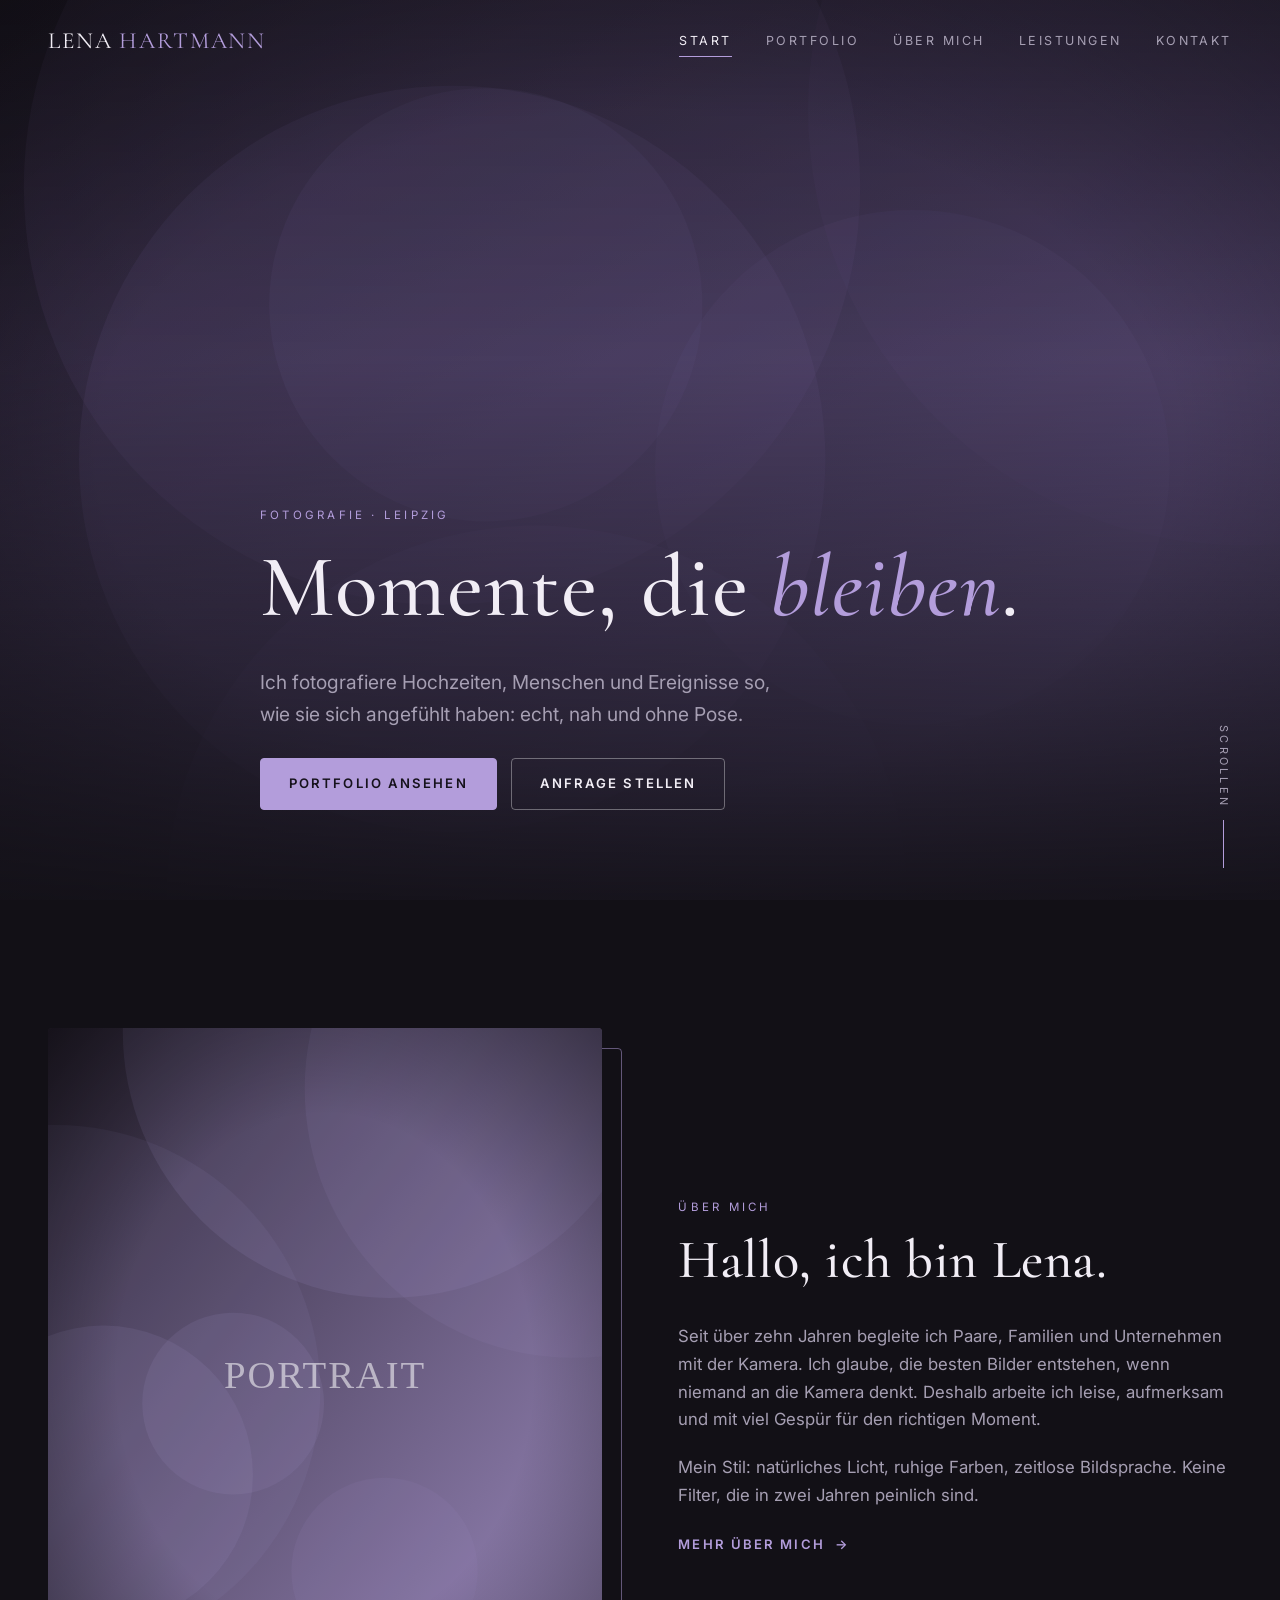
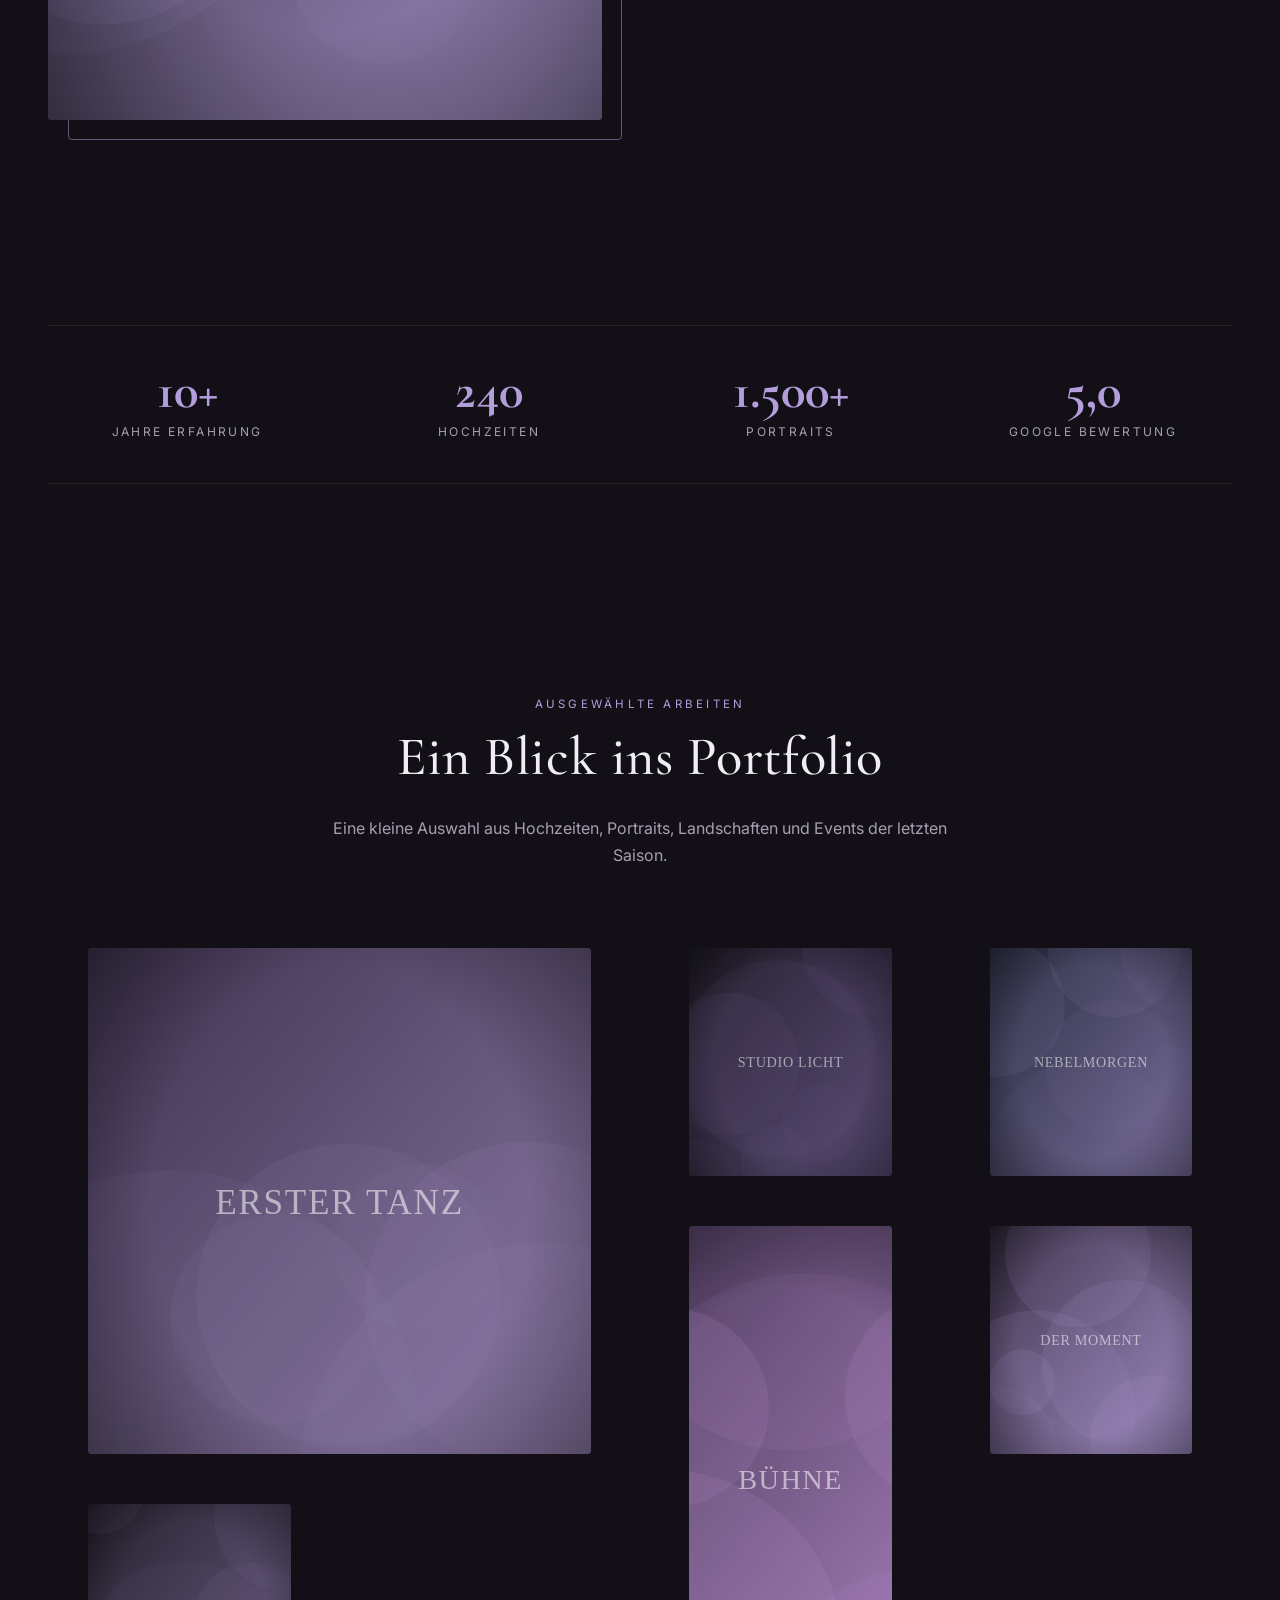
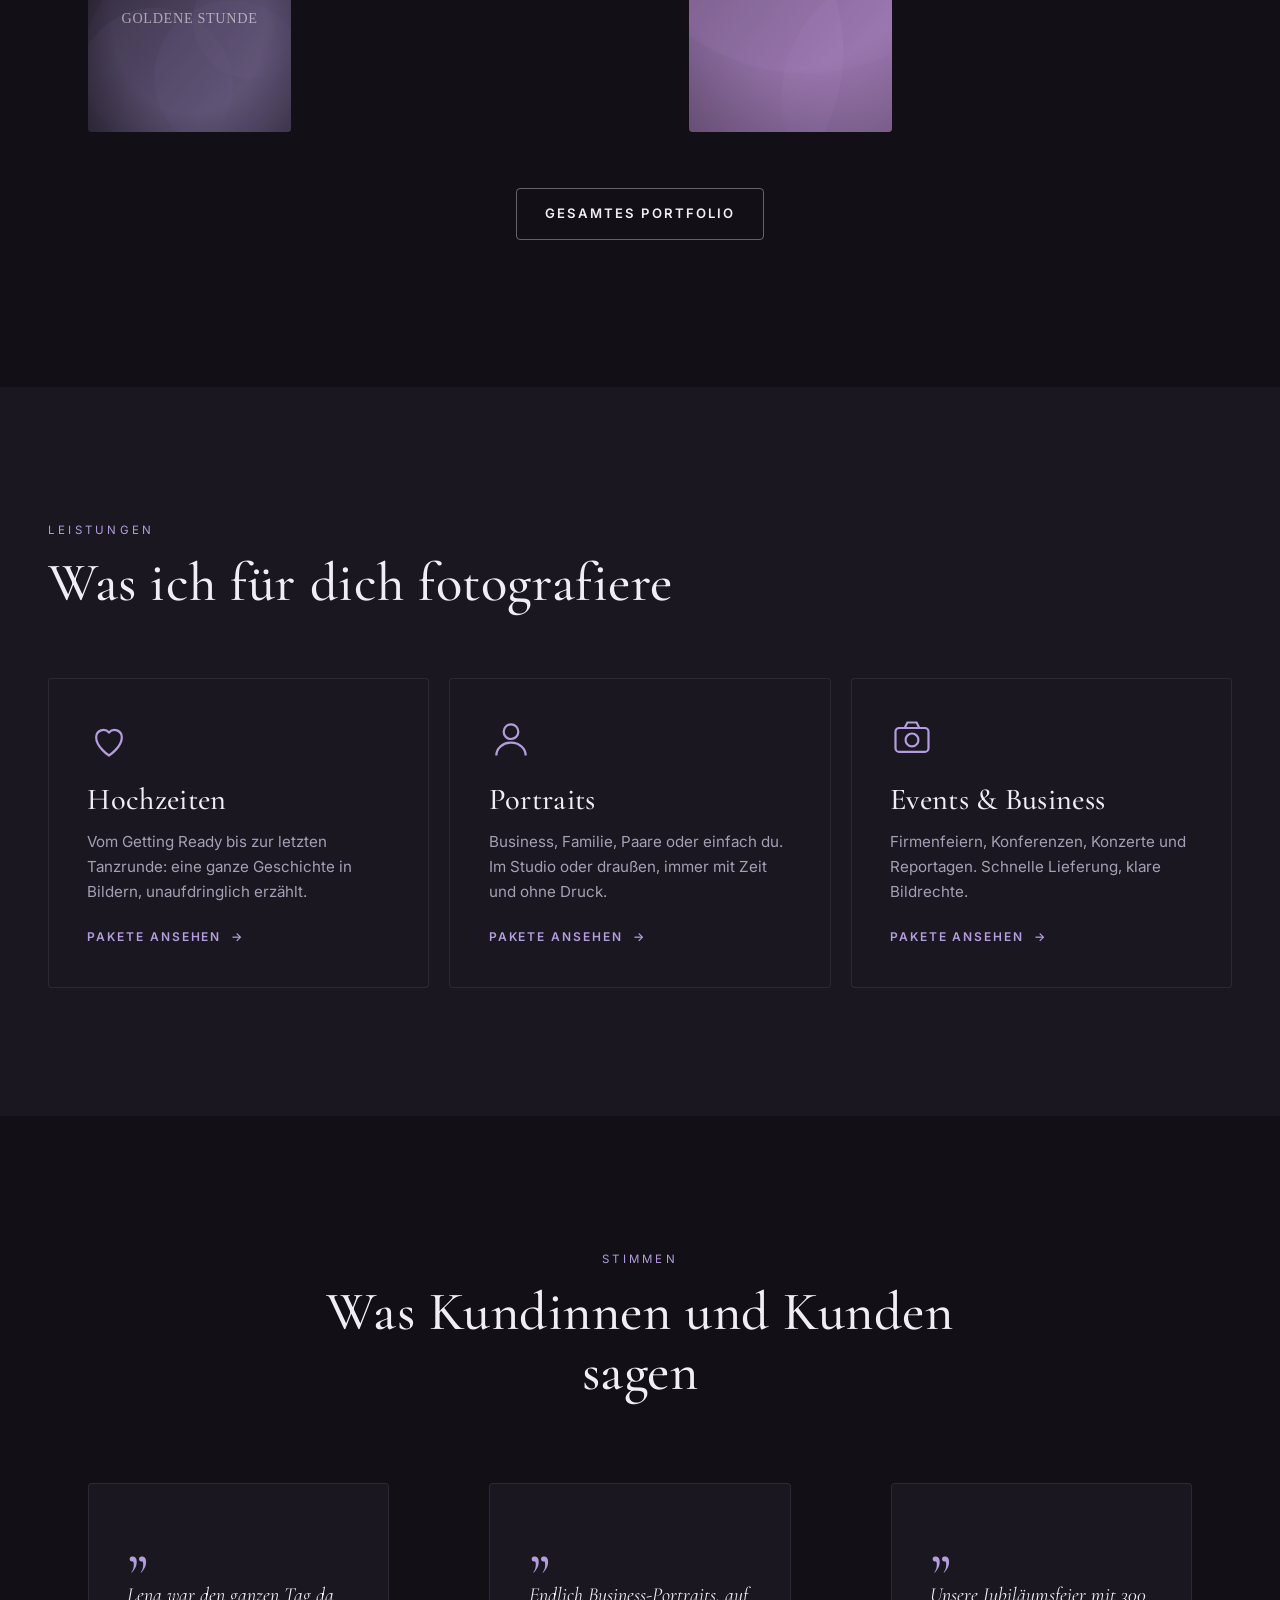
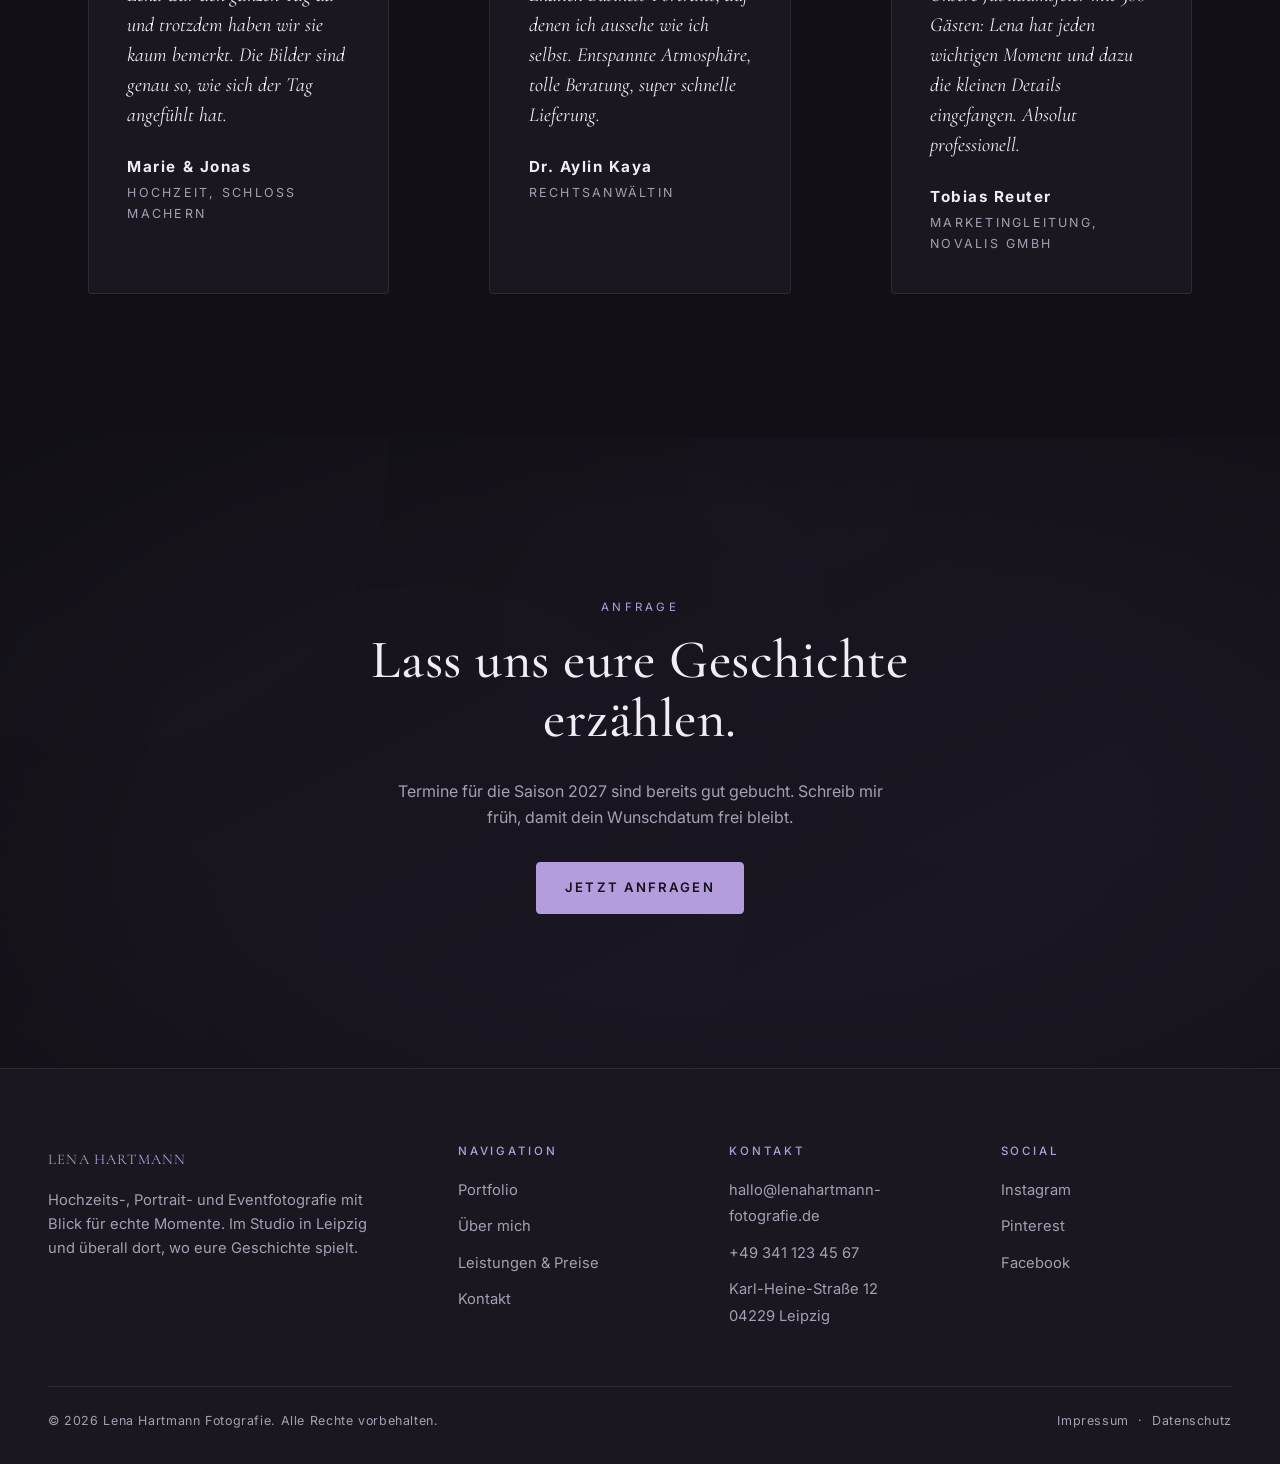
==== index.html @ 36af648e "Fotografen-Website mit Portfolio, Leistungen und Kontakt erstellen Statische, responsive Website in " ====
<!DOCTYPE html>
<html lang="de">
<head>
  <meta charset="UTF-8">
  <meta name="viewport" content="width=device-width, initial-scale=1.0">
  <title>Fotografin in Leipzig – Lena Hartmann Fotografie</title>
  <meta name="description" content="Lena Hartmann – Hochzeits-, Portrait- und Eventfotografie in Leipzig und deutschlandweit. Ehrliche Bilder, die bleiben.">
  <meta property="og:title" content="Fotografin in Leipzig – Lena Hartmann Fotografie">
  <meta property="og:description" content="Lena Hartmann – Hochzeits-, Portrait- und Eventfotografie in Leipzig und deutschlandweit. Ehrliche Bilder, die bleiben.">
  <meta property="og:type" content="website">
  <meta property="og:image" content="assets/img/hero.svg">
  <meta name="theme-color" content="#121016">
  <link rel="icon" type="image/svg+xml" href="assets/img/favicon.svg">
  <link rel="preconnect" href="https://fonts.googleapis.com">
  <link rel="preconnect" href="https://fonts.gstatic.com" crossorigin>
  <link href="https://fonts.googleapis.com/css2?family=Cormorant+Garamond:ital,wght@0,400;0,500;0,600;1,400&family=Inter:wght@400;500;600&display=swap" rel="stylesheet">
  <link rel="stylesheet" href="css/style.css">
</head>
<body>
  <a class="skip-link" href="#main">Zum Inhalt springen</a>
  <header class="site-header">
    <div class="container">
      <a class="brand" href="index.html">Lena <span>Hartmann</span></a>
      <button class="nav-toggle" aria-label="Menü öffnen" aria-expanded="false" aria-controls="nav"><span></span><span></span><span></span></button>
      <nav class="nav" id="nav" aria-label="Hauptnavigation">
        <a href="index.html">Start</a>
        <a href="portfolio.html">Portfolio</a>
        <a href="ueber-mich.html">Über mich</a>
        <a href="leistungen.html">Leistungen</a>
        <a href="kontakt.html">Kontakt</a>
      </nav>
    </div>
  </header>
  <main id="main">

    <section class="hero">
      <div class="hero__media"><img src="assets/img/hero.svg" alt="Stimmungsvolles Hochzeitsfoto bei Abendlicht" fetchpriority="high"></div>
      <div class="container hero__content">
        <span class="eyebrow">Fotografie · Leipzig</span>
        <h1>Momente, die <em>bleiben</em>.</h1>
        <p>Ich fotografiere Hochzeiten, Menschen und Ereignisse so, wie sie sich angefühlt haben: echt, nah und ohne Pose.</p>
        <div class="hero__actions">
          <a class="btn" href="portfolio.html">Portfolio ansehen</a>
          <a class="btn btn--ghost" href="kontakt.html">Anfrage stellen</a>
        </div>
      </div>
      <span class="hero__scroll" aria-hidden="true">Scrollen</span>
    </section>

    <section class="section">
      <div class="container split">
        <div class="split__media reveal">
          <img src="assets/img/about.svg" alt="Fotografin Lena Hartmann mit Kamera" loading="lazy" width="1200" height="1500">
        </div>
        <div class="split__text reveal">
          <span class="eyebrow">Über mich</span>
          <h2>Hallo, ich bin Lena.</h2>
          <p>Seit über zehn Jahren begleite ich Paare, Familien und Unternehmen mit der Kamera. Ich glaube, die besten Bilder entstehen, wenn niemand an die Kamera denkt. Deshalb arbeite ich leise, aufmerksam und mit viel Gespür für den richtigen Moment.</p>
          <p>Mein Stil: natürliches Licht, ruhige Farben, zeitlose Bildsprache. Keine Filter, die in zwei Jahren peinlich sind.</p>
          <a class="btn btn--link" href="ueber-mich.html">Mehr über mich</a>
        </div>
      </div>
    </section>

    <section class="section--tight">
      <div class="container">
        <div class="stats reveal">
          <div class="stat"><strong>10+</strong><span>Jahre Erfahrung</span></div>
          <div class="stat"><strong>240</strong><span>Hochzeiten</span></div>
          <div class="stat"><strong>1.500+</strong><span>Portraits</span></div>
          <div class="stat"><strong>5,0</strong><span>Google Bewertung</span></div>
        </div>
      </div>
    </section>

    <section class="section">
      <div class="container">
        <div class="section-head section-head--center reveal">
          <span class="eyebrow">Ausgewählte Arbeiten</span>
          <h2>Ein Blick ins Portfolio</h2>
          <p class="muted">Eine kleine Auswahl aus Hochzeiten, Portraits, Landschaften und Events der letzten Saison.</p>
        </div>
        <div class="gallery gallery--home">
        <figure class="gallery__item reveal" data-cat="hochzeit">
          <img src="assets/img/portfolio/hochzeit-01.svg" alt="Erster Tanz – Hochzeitfotografie von Lena Hartmann" loading="lazy" width="1200" height="1500">
          <figcaption><span>Hochzeit</span><strong>Erster Tanz</strong></figcaption>
        </figure>
        <figure class="gallery__item reveal" data-cat="portrait">
          <img src="assets/img/portfolio/portrait-01.svg" alt="Studio Licht – Portraitfotografie von Lena Hartmann" loading="lazy" width="1200" height="1500">
          <figcaption><span>Portrait</span><strong>Studio Licht</strong></figcaption>
        </figure>
        <figure class="gallery__item reveal" data-cat="landschaft">
          <img src="assets/img/portfolio/landschaft-01.svg" alt="Nebelmorgen – Landschaftfotografie von Lena Hartmann" loading="lazy" width="1200" height="1500">
          <figcaption><span>Landschaft</span><strong>Nebelmorgen</strong></figcaption>
        </figure>
        <figure class="gallery__item reveal" data-cat="event">
          <img src="assets/img/portfolio/event-01.svg" alt="Bühne – Eventfotografie von Lena Hartmann" loading="lazy" width="1200" height="1500">
          <figcaption><span>Event</span><strong>Bühne</strong></figcaption>
        </figure>
        <figure class="gallery__item reveal" data-cat="hochzeit">
          <img src="assets/img/portfolio/hochzeit-02.svg" alt="Der Moment – Hochzeitfotografie von Lena Hartmann" loading="lazy" width="1200" height="1500">
          <figcaption><span>Hochzeit</span><strong>Der Moment</strong></figcaption>
        </figure>
        <figure class="gallery__item reveal" data-cat="portrait">
          <img src="assets/img/portfolio/portrait-02.svg" alt="Goldene Stunde – Portraitfotografie von Lena Hartmann" loading="lazy" width="1200" height="1500">
          <figcaption><span>Portrait</span><strong>Goldene Stunde</strong></figcaption>
        </figure>
        </div>
        <p style="text-align:center;margin-top:40px"><a class="btn btn--ghost" href="portfolio.html">Gesamtes Portfolio</a></p>
      </div>
    </section>

    <section class="section" style="background:var(--bg-elev)">
      <div class="container">
        <div class="section-head reveal">
          <span class="eyebrow">Leistungen</span>
          <h2>Was ich für dich fotografiere</h2>
        </div>
        <div class="cards">
          <article class="card reveal">
            <div class="card__icon"><svg viewBox="0 0 24 24"><path d="M12 21s-7-4.5-7-10a4 4 0 0 1 7-2.6A4 4 0 0 1 19 11c0 5.5-7 10-7 10z"/></svg></div>
            <h3>Hochzeiten</h3>
            <p>Vom Getting Ready bis zur letzten Tanzrunde: eine ganze Geschichte in Bildern, unaufdringlich erzählt.</p>
            <a class="btn btn--link" href="leistungen.html#hochzeit">Pakete ansehen</a>
          </article>
          <article class="card reveal">
            <div class="card__icon"><svg viewBox="0 0 24 24"><circle cx="12" cy="8" r="4"/><path d="M4 21c0-4 3.6-7 8-7s8 3 8 7"/></svg></div>
            <h3>Portraits</h3>
            <p>Business, Familie, Paare oder einfach du. Im Studio oder draußen, immer mit Zeit und ohne Druck.</p>
            <a class="btn btn--link" href="leistungen.html#portrait">Pakete ansehen</a>
          </article>
          <article class="card reveal">
            <div class="card__icon"><svg viewBox="0 0 24 24"><rect x="3" y="6" width="18" height="13" rx="2"/><path d="M8 6l1.5-3h5L16 6"/><circle cx="12" cy="12.5" r="3.5"/></svg></div>
            <h3>Events &amp; Business</h3>
            <p>Firmenfeiern, Konferenzen, Konzerte und Reportagen. Schnelle Lieferung, klare Bildrechte.</p>
            <a class="btn btn--link" href="leistungen.html#event">Pakete ansehen</a>
          </article>
        </div>
      </div>
    </section>

    <section class="section">
      <div class="container">
        <div class="section-head section-head--center reveal">
          <span class="eyebrow">Stimmen</span>
          <h2>Was Kundinnen und Kunden sagen</h2>
        </div>
        <div class="testimonials">
          <blockquote class="quote reveal">
            <div class="quote__mark">„</div>
            <p>Lena war den ganzen Tag da und trotzdem haben wir sie kaum bemerkt. Die Bilder sind genau so, wie sich der Tag angefühlt hat.</p>
            <footer><strong>Marie &amp; Jonas</strong>Hochzeit, Schloss Machern</footer>
          </blockquote>
          <blockquote class="quote reveal">
            <div class="quote__mark">„</div>
            <p>Endlich Business-Portraits, auf denen ich aussehe wie ich selbst. Entspannte Atmosphäre, tolle Beratung, super schnelle Lieferung.</p>
            <footer><strong>Dr. Aylin Kaya</strong>Rechtsanwältin</footer>
          </blockquote>
          <blockquote class="quote reveal">
            <div class="quote__mark">„</div>
            <p>Unsere Jubiläumsfeier mit 300 Gästen: Lena hat jeden wichtigen Moment und dazu die kleinen Details eingefangen. Absolut professionell.</p>
            <footer><strong>Tobias Reuter</strong>Marketingleitung, Novalis GmbH</footer>
          </blockquote>
        </div>
      </div>
    </section>

    <section class="cta">
      <div class="cta__bg"><img src="assets/img/cta.svg" alt="" aria-hidden="true"></div>
      <div class="container reveal">
        <span class="eyebrow">Anfrage</span>
        <h2>Lass uns eure Geschichte erzählen.</h2>
        <p>Termine für die Saison 2027 sind bereits gut gebucht. Schreib mir früh, damit dein Wunschdatum frei bleibt.</p>
        <a class="btn" href="kontakt.html">Jetzt anfragen</a>
      </div>
    </section>
  <div class="lightbox" role="dialog" aria-modal="true" aria-label="Bildansicht" aria-hidden="true">
    <span class="lightbox__counter"></span>
    <button class="lightbox__btn lightbox__close" aria-label="Schließen"><svg viewBox="0 0 24 24"><path d="M6 6l12 12M18 6L6 18"/></svg></button>
    <button class="lightbox__btn lightbox__prev" aria-label="Vorheriges Bild"><svg viewBox="0 0 24 24"><path d="M15 5l-7 7 7 7"/></svg></button>
    <img class="lightbox__img" src="" alt="">
    <button class="lightbox__btn lightbox__next" aria-label="Nächstes Bild"><svg viewBox="0 0 24 24"><path d="M9 5l7 7-7 7"/></svg></button>
    <div class="lightbox__caption"></div>
  </div>
  </main>
  <footer class="site-footer">
    <div class="container">
      <div class="footer-grid">
        <div>
          <a class="brand" href="index.html">Lena <span>Hartmann</span></a>
          <p style="margin-top:16px">Hochzeits-, Portrait- und Eventfotografie mit Blick für echte Momente. Im Studio in Leipzig und überall dort, wo eure Geschichte spielt.</p>
        </div>
        <div>
          <h4>Navigation</h4>
          <ul>
            <li><a href="portfolio.html">Portfolio</a></li>
            <li><a href="ueber-mich.html">Über mich</a></li>
            <li><a href="leistungen.html">Leistungen &amp; Preise</a></li>
            <li><a href="kontakt.html">Kontakt</a></li>
          </ul>
        </div>
        <div>
          <h4>Kontakt</h4>
          <ul>
            <li><a href="mailto:hallo@lenahartmann-fotografie.de">hallo@lenahartmann-fotografie.de</a></li>
            <li><a href="tel:+493411234567">+49 341 123 45 67</a></li>
            <li><a href="https://maps.google.com/?q=Karl-Heine-Straße+12,+04229+Leipzig" target="_blank" rel="noopener">Karl-Heine-Straße 12<br>04229 Leipzig</a></li>
          </ul>
        </div>
        <div>
          <h4>Social</h4>
          <ul>
            <li><a href="https://instagram.com" target="_blank" rel="noopener">Instagram</a></li>
            <li><a href="https://pinterest.com" target="_blank" rel="noopener">Pinterest</a></li>
            <li><a href="https://facebook.com" target="_blank" rel="noopener">Facebook</a></li>
          </ul>
        </div>
      </div>
      <div class="footer-bottom">
        <span>© <span data-year>2026</span> Lena Hartmann Fotografie. Alle Rechte vorbehalten.</span>
        <span><a href="impressum.html">Impressum</a> &nbsp;·&nbsp; <a href="datenschutz.html">Datenschutz</a></span>
      </div>
    </div>
  </footer>
  <script src="js/main.js"></script>
</body>
</html>
---- css/style.css ----
/* =========================================================
   Lena Hartmann Fotografie – Stylesheet
   ========================================================= */

:root {
  --bg: #121016;
  --bg-elev: #1a1720;
  --bg-soft: #221e2a;
  --text: #f1edf5;
  --text-muted: #a69fb3;
  --accent: #b39ddb;
  --accent-hover: #c7b5e8;
  --accent-soft: rgba(179, 157, 219, 0.14);
  --line: rgba(255, 255, 255, 0.08);
  --radius: 4px;
  --max: 1200px;
  --gutter: clamp(16px, 4vw, 48px);
  --font-serif: "Cormorant Garamond", "Georgia", serif;
  --font-sans: "Inter", system-ui, -apple-system, "Segoe UI", sans-serif;
  --ease: cubic-bezier(0.22, 1, 0.36, 1);
}

*, *::before, *::after { box-sizing: border-box; }

html { scroll-behavior: smooth; overflow-x: clip; -webkit-text-size-adjust: 100%; }

body {
  margin: 0;
  background: var(--bg);
  color: var(--text);
  font-family: var(--font-sans);
  font-size: 16px;
  line-height: 1.65;
  -webkit-font-smoothing: antialiased;
  overflow-x: hidden;
}

img { display: block; max-width: 100%; height: auto; }
a { color: inherit; text-decoration: none; }
button { font: inherit; cursor: pointer; }
h1, h2, h3, h4 { font-family: var(--font-serif); font-weight: 500; line-height: 1.1; margin: 0 0 0.5em; letter-spacing: 0.01em; }
h1 { font-size: clamp(2.6rem, 7vw, 5.5rem); }
h2 { font-size: clamp(2rem, 4.5vw, 3.4rem); }
h3 { font-size: clamp(1.4rem, 2.5vw, 1.9rem); }
p { margin: 0 0 1.2em; }
.muted { color: var(--text-muted); }

.container { width: min(100% - 2 * var(--gutter), var(--max)); margin-inline: auto; }
.section { padding: clamp(64px, 10vw, 128px) 0; }
.section--tight { padding: clamp(40px, 6vw, 80px) 0; }
.section-head { max-width: 640px; margin-bottom: clamp(32px, 5vw, 64px); }
.section-head--center { margin-inline: auto; text-align: center; }

.eyebrow {
  display: inline-block;
  font-size: 0.72rem;
  letter-spacing: 0.28em;
  text-transform: uppercase;
  color: var(--accent);
  margin-bottom: 14px;
}

/* ---------- Buttons ---------- */
.btn {
  display: inline-flex; align-items: center; gap: 10px;
  padding: 14px 28px;
  border: 1px solid var(--accent);
  border-radius: var(--radius);
  background: var(--accent);
  color: #16121c;
  font-size: 0.82rem; font-weight: 600;
  letter-spacing: 0.16em; text-transform: uppercase;
  transition: background .3s var(--ease), color .3s var(--ease), transform .3s var(--ease);
}
.btn:hover { background: var(--accent-hover); border-color: var(--accent-hover); transform: translateY(-2px); }
.btn--ghost { background: transparent; color: var(--text); border-color: rgba(255,255,255,0.35); }
.btn--ghost:hover { background: rgba(255,255,255,0.08); border-color: var(--text); }
.btn--link { padding: 0; border: 0; background: none; color: var(--accent); letter-spacing: 0.16em; }
.btn--link:hover { transform: none; color: var(--accent-hover); }
.btn--link::after { content: "→"; transition: transform .3s var(--ease); }
.btn--link:hover::after { transform: translateX(4px); }

/* ---------- Header ---------- */
.site-header {
  position: fixed; inset: 0 0 auto; z-index: 100;
  padding: 22px 0;
  transition: background .4s var(--ease), padding .4s var(--ease), box-shadow .4s var(--ease);
}
.site-header.is-scrolled {
  background: rgba(18, 16, 22, 0.85);
  backdrop-filter: blur(14px);
  -webkit-backdrop-filter: blur(14px);
  padding: 14px 0;
  box-shadow: 0 1px 0 var(--line);
}
.site-header .container { display: flex; align-items: center; justify-content: space-between; }
.brand { font-family: var(--font-serif); font-size: 1.45rem; letter-spacing: 0.08em; text-transform: uppercase; }
.brand span { color: var(--accent); }

.nav { display: flex; gap: 34px; align-items: center; }
.nav a {
  position: relative;
  font-size: 0.78rem; letter-spacing: 0.2em; text-transform: uppercase;
  color: var(--text-muted);
  transition: color .3s;
}
.nav a::after {
  content: ""; position: absolute; left: 0; bottom: -6px;
  width: 100%; height: 1px; background: var(--accent);
  transform: scaleX(0); transform-origin: left;
  transition: transform .3s var(--ease);
}
.nav a:hover, .nav a.is-active { color: var(--text); }
.nav a:hover::after, .nav a.is-active::after { transform: scaleX(1); }

.nav-toggle {
  display: none;
  width: 44px; height: 44px;
  background: none; border: 0; padding: 0;
  position: relative; z-index: 110;
}
.nav-toggle span {
  position: absolute; left: 10px; width: 24px; height: 1.5px;
  background: var(--text);
  transition: transform .35s var(--ease), opacity .3s, top .35s var(--ease);
}
.nav-toggle span:nth-child(1) { top: 15px; }
.nav-toggle span:nth-child(2) { top: 21px; }
.nav-toggle span:nth-child(3) { top: 27px; }
.nav-toggle[aria-expanded="true"] span:nth-child(1) { top: 21px; transform: rotate(45deg); }
.nav-toggle[aria-expanded="true"] span:nth-child(2) { opacity: 0; }
.nav-toggle[aria-expanded="true"] span:nth-child(3) { top: 21px; transform: rotate(-45deg); }

@media (max-width: 860px) {
  .nav-toggle { display: block; }
  .nav {
    position: fixed; inset: 0;
    flex-direction: column; justify-content: center;
    gap: 28px;
    background: rgba(18,16,22,0.97);
    transform: translateY(-100%);
    opacity: 0;
    transition: transform .5s var(--ease), opacity .4s;
  }
  .nav.is-open { transform: translateY(0); opacity: 1; }
  .nav a { font-size: 1.1rem; letter-spacing: 0.24em; }
  body.nav-locked { overflow: hidden; }
}

/* ---------- Hero ---------- */
.hero {
  position: relative;
  min-height: 100svh;
  display: grid; place-items: end start;
  padding-bottom: clamp(56px, 10vh, 120px);
  overflow: hidden;
}
.hero__media { position: absolute; inset: 0; z-index: 0; }
.hero__media img { width: 100%; height: 100%; object-fit: cover; transform: scale(1.06); animation: heroZoom 12s var(--ease) forwards; }
@keyframes heroZoom { to { transform: scale(1); } }
.hero__media::after {
  content: ""; position: absolute; inset: 0;
  background: linear-gradient(180deg, rgba(18,16,22,0.35) 0%, rgba(18,16,22,0.15) 40%, rgba(18,16,22,0.92) 100%);
}
.hero__content { position: relative; z-index: 1; max-width: 760px; }
.hero__content h1 { margin-bottom: 0.35em; }
.hero__content h1 em { font-style: italic; color: var(--accent); }
.hero__content p { font-size: clamp(1rem, 1.6vw, 1.2rem); color: var(--text-muted); max-width: 520px; }
.hero__actions { display: flex; flex-wrap: wrap; gap: 14px; margin-top: 28px; }
.hero__scroll {
  position: absolute; right: var(--gutter); bottom: 32px; z-index: 1;
  font-size: 0.68rem; letter-spacing: 0.3em; text-transform: uppercase; color: var(--text-muted);
  writing-mode: vertical-rl; display: flex; align-items: center; gap: 12px;
}
.hero__scroll::after { content: ""; width: 1px; height: 48px; background: var(--accent); animation: scrollPulse 2s infinite; }
@keyframes scrollPulse { 0%,100% { transform: scaleY(1); opacity: .6 } 50% { transform: scaleY(0.4); opacity: 1 } }

/* Page hero (subpages) */
.page-hero {
  padding: clamp(140px, 22vh, 220px) 0 clamp(40px, 6vw, 72px);
  border-bottom: 1px solid var(--line);
}
.page-hero p { max-width: 620px; color: var(--text-muted); font-size: 1.05rem; }

/* ---------- Intro / Split ---------- */
.split { display: grid; grid-template-columns: 1fr 1fr; gap: clamp(32px, 6vw, 96px); align-items: center; }
.split--reverse > :first-child { order: 2; }
.split__media { position: relative; }
.split__media img { width: 100%; aspect-ratio: 4 / 5; object-fit: cover; border-radius: var(--radius); }
.split__media::before {
  content: ""; position: absolute; inset: 20px -20px -20px 20px;
  border: 1px solid var(--accent); border-radius: var(--radius); z-index: -1; opacity: .5;
}
.split__text h2 { margin-bottom: 0.6em; }
.split__text p { color: var(--text-muted); font-size: 1.05rem; }
@media (max-width: 860px) {
  .split { grid-template-columns: 1fr; }
  .split--reverse > :first-child { order: 0; }
  .split__media::before { inset: 14px 0 -14px 14px; }
}

/* ---------- Stats ---------- */
.stats { display: grid; grid-template-columns: repeat(4, 1fr); gap: 24px; border-top: 1px solid var(--line); border-bottom: 1px solid var(--line); padding: 40px 0; }
.stat { text-align: center; }
.stat strong { display: block; font-family: var(--font-serif); font-size: clamp(2.2rem, 4vw, 3.2rem); color: var(--accent); line-height: 1; }
.stat span { font-size: 0.75rem; letter-spacing: 0.2em; text-transform: uppercase; color: var(--text-muted); }
@media (max-width: 700px) { .stats { grid-template-columns: repeat(2, 1fr); } }

/* ---------- Gallery ---------- */
.filter { display: flex; flex-wrap: wrap; gap: 8px 28px; justify-content: center; margin-bottom: clamp(32px, 5vw, 56px); }
.filter button {
  background: none; border: 0; padding: 8px 0;
  font-size: 0.76rem; letter-spacing: 0.22em; text-transform: uppercase;
  color: var(--text-muted); position: relative; transition: color .3s;
}
.filter button::after { content: ""; position: absolute; left: 0; right: 0; bottom: 0; height: 1px; background: var(--accent); transform: scaleX(0); transition: transform .3s var(--ease); }
.filter button:hover, .filter button.is-active { color: var(--text); }
.filter button.is-active::after { transform: scaleX(1); }

.gallery { display: grid; grid-template-columns: repeat(3, 1fr); gap: 18px; }
.gallery--home { grid-template-columns: repeat(4, 1fr); grid-auto-rows: 260px; }
.gallery--home .gallery__item:nth-child(1) { grid-column: span 2; grid-row: span 2; }
.gallery--home .gallery__item:nth-child(4) { grid-row: span 2; }
.gallery__item {
  position: relative; overflow: hidden; border-radius: var(--radius);
  background: var(--bg-soft); cursor: zoom-in;
  aspect-ratio: 4 / 5;
  transition: opacity .4s var(--ease), transform .4s var(--ease);
}
.gallery--home .gallery__item { aspect-ratio: auto; }
.gallery__item--wide { grid-column: span 2; aspect-ratio: 8 / 5; }
.gallery__item img { width: 100%; height: 100%; object-fit: cover; transition: transform .8s var(--ease), filter .5s; }
.gallery__item:hover img { transform: scale(1.05); }
.gallery__item figcaption {
  position: absolute; inset: auto 0 0; padding: 22px 20px;
  background: linear-gradient(180deg, transparent, rgba(0,0,0,0.75));
  transform: translateY(12px); opacity: 0;
  transition: transform .5s var(--ease), opacity .4s;
}
.gallery__item:hover figcaption { transform: translateY(0); opacity: 1; }
.gallery__item figcaption span { display: block; font-size: 0.68rem; letter-spacing: 0.22em; text-transform: uppercase; color: var(--accent); }
.gallery__item figcaption strong { font-family: var(--font-serif); font-weight: 500; font-size: 1.3rem; }
.gallery__item.is-hidden { display: none; }
@media (max-width: 960px) {
  .gallery { grid-template-columns: repeat(2, 1fr); }
  .gallery--home { grid-template-columns: repeat(2, 1fr); grid-auto-rows: 200px; }
  .gallery--home .gallery__item:nth-child(4) { grid-row: auto; }
}
@media (max-width: 560px) {
  .gallery { grid-template-columns: 1fr; gap: 14px; }
  .gallery__item--wide { grid-column: auto; aspect-ratio: 4 / 5; }
  .gallery--home { grid-template-columns: 1fr; grid-auto-rows: 240px; }
  .gallery--home .gallery__item:nth-child(1) { grid-column: auto; grid-row: span 2; }
}

/* ---------- Lightbox ---------- */
.lightbox {
  position: fixed; inset: 0; z-index: 200;
  background: rgba(12,10,15,0.96);
  display: flex; align-items: center; justify-content: center;
  opacity: 0; visibility: hidden;
  transition: opacity .35s, visibility .35s;
}
.lightbox.is-open { opacity: 1; visibility: visible; }
.lightbox__img { max-width: min(92vw, 1400px); max-height: 82vh; object-fit: contain; border-radius: var(--radius); box-shadow: 0 30px 80px rgba(0,0,0,.6); }
.lightbox__caption { position: absolute; bottom: 28px; left: 50%; transform: translateX(-50%); text-align: center; color: var(--text-muted); font-size: 0.85rem; letter-spacing: 0.06em; }
.lightbox__caption strong { display: block; font-family: var(--font-serif); font-size: 1.3rem; color: var(--text); font-weight: 500; }
.lightbox__btn {
  position: absolute; background: none; border: 0; color: var(--text);
  width: 56px; height: 56px; display: grid; place-items: center;
  border-radius: 50%; transition: background .3s;
}
.lightbox__btn:hover { background: rgba(255,255,255,.1); }
.lightbox__btn svg { width: 24px; height: 24px; stroke: currentColor; fill: none; stroke-width: 1.5; }
.lightbox__close { top: 18px; right: 18px; }
.lightbox__prev { left: 12px; top: 50%; transform: translateY(-50%); }
.lightbox__next { right: 12px; top: 50%; transform: translateY(-50%); }
.lightbox__counter { position: absolute; top: 34px; left: 32px; font-size: 0.75rem; letter-spacing: 0.2em; color: var(--text-muted); }
body.lightbox-open { overflow: hidden; }

/* ---------- Services ---------- */
.cards { display: grid; grid-template-columns: repeat(3, 1fr); gap: 20px; }
.card {
  background: var(--bg-elev); border: 1px solid var(--line); border-radius: var(--radius);
  padding: clamp(28px, 3vw, 40px);
  transition: transform .4s var(--ease), border-color .4s;
}
.card:hover { transform: translateY(-6px); border-color: rgba(179,157,219,0.5); }
.card__icon { width: 44px; height: 44px; color: var(--accent); margin-bottom: 22px; }
.card__icon svg { width: 100%; height: 100%; stroke: currentColor; fill: none; stroke-width: 1.2; }
.card h3 { margin-bottom: 0.4em; }
.card p { color: var(--text-muted); font-size: 0.95rem; }
.card .btn--link { font-size: 0.75rem; }
@media (max-width: 900px) { .cards { grid-template-columns: 1fr; } }

/* ---------- Pricing ---------- */
.pricing { display: grid; grid-template-columns: repeat(3, 1fr); gap: 20px; align-items: stretch; }
.price {
  background: var(--bg-elev); border: 1px solid var(--line); border-radius: var(--radius);
  padding: clamp(28px, 3vw, 40px); display: flex; flex-direction: column; position: relative;
}
.price--featured { border-color: var(--accent); background: linear-gradient(180deg, rgba(179,157,219,.08), var(--bg-elev)); }
.price__badge { position: absolute; top: -12px; left: 50%; transform: translateX(-50%); background: var(--accent); color: #16121c; font-size: .65rem; letter-spacing: .2em; text-transform: uppercase; padding: 5px 14px; border-radius: 20px; font-weight: 600; }
.price h3 { margin-bottom: .2em; }
.price__amount { font-family: var(--font-serif); font-size: 2.8rem; color: var(--accent); line-height: 1; margin: 12px 0 4px; }
.price__amount small { font-family: var(--font-sans); font-size: .8rem; color: var(--text-muted); letter-spacing: .05em; }
.price__sub { color: var(--text-muted); font-size: .9rem; margin-bottom: 24px; }
.price ul { list-style: none; padding: 0; margin: 0 0 28px; flex: 1; }
.price li { padding: 10px 0; border-top: 1px solid var(--line); font-size: .93rem; display: flex; gap: 12px; align-items: flex-start; }
.price li::before { content: "✓"; color: var(--accent); flex-shrink: 0; }
.price .btn { justify-content: center; }
@media (max-width: 900px) { .pricing { grid-template-columns: 1fr; } }

/* ---------- Process ---------- */
.steps { display: grid; grid-template-columns: repeat(4, 1fr); gap: 28px; counter-reset: step; }
.step { position: relative; padding-top: 24px; border-top: 1px solid var(--line); }
.step::before { counter-increment: step; content: "0" counter(step); font-family: var(--font-serif); font-size: 2.4rem; color: var(--accent); line-height: 1; display: block; margin-bottom: 14px; }
.step h3 { font-size: 1.35rem; }
.step p { color: var(--text-muted); font-size: .93rem; }
@media (max-width: 900px) { .steps { grid-template-columns: repeat(2, 1fr); } }
@media (max-width: 520px) { .steps { grid-template-columns: 1fr; } }

/* ---------- Testimonials ---------- */
.testimonials { display: grid; grid-template-columns: repeat(3, 1fr); gap: 20px; }
.quote { background: var(--bg-elev); border: 1px solid var(--line); border-radius: var(--radius); padding: clamp(28px, 3vw, 40px); }
.quote__mark { font-family: var(--font-serif); font-size: 4rem; line-height: .6; color: var(--accent); margin-bottom: 20px; }
.quote p { font-family: var(--font-serif); font-size: 1.25rem; line-height: 1.5; font-style: italic; }
.quote footer { font-size: .78rem; letter-spacing: .18em; text-transform: uppercase; color: var(--text-muted); }
.quote footer strong { color: var(--text); display: block; letter-spacing: .1em; text-transform: none; font-size: .95rem; margin-bottom: 4px; }
@media (max-width: 900px) { .testimonials { grid-template-columns: 1fr; } }

/* ---------- FAQ ---------- */
.faq { max-width: 800px; margin-inline: auto; border-top: 1px solid var(--line); }
.faq details { border-bottom: 1px solid var(--line); }
.faq summary { list-style: none; cursor: pointer; padding: 22px 0; font-family: var(--font-serif); font-size: 1.35rem; display: flex; justify-content: space-between; align-items: center; gap: 20px; }
.faq summary::-webkit-details-marker { display: none; }
.faq summary::after { content: "+"; color: var(--accent); font-size: 1.6rem; transition: transform .3s; }
.faq details[open] summary::after { transform: rotate(45deg); }
.faq details p { color: var(--text-muted); padding-bottom: 22px; max-width: 680px; }

/* ---------- CTA ---------- */
.cta { position: relative; text-align: center; padding: clamp(80px, 12vw, 160px) 0; overflow: hidden; }
.cta__bg { position: absolute; inset: 0; z-index: 0; }
.cta__bg img { width: 100%; height: 100%; object-fit: cover; }
.cta__bg::after { content: ""; position: absolute; inset: 0; background: rgba(18,16,22,.84); }
.cta .container { position: relative; z-index: 1; }
.cta h2 { max-width: 700px; margin-inline: auto; }
.cta p { color: var(--text-muted); max-width: 520px; margin: 0 auto 32px; }

/* ---------- Contact ---------- */
.contact-grid { display: grid; grid-template-columns: 1fr 1.4fr; gap: clamp(32px, 6vw, 96px); }
.contact-info dl { margin: 0; }
.contact-info dt { font-size: .7rem; letter-spacing: .24em; text-transform: uppercase; color: var(--accent); margin-top: 26px; }
.contact-info dd { margin: 6px 0 0; font-size: 1.05rem; }
.contact-info dd a:hover { color: var(--accent); }
.socials { display: flex; gap: 14px; margin-top: 32px; }
.socials a { width: 42px; height: 42px; border: 1px solid var(--line); border-radius: 50%; display: grid; place-items: center; transition: border-color .3s, color .3s; }
.socials a:hover { border-color: var(--accent); color: var(--accent); }
.socials svg { width: 18px; height: 18px; fill: currentColor; }
@media (max-width: 860px) { .contact-grid { grid-template-columns: 1fr; } }

.form { display: grid; grid-template-columns: 1fr 1fr; gap: 18px; }
.form .field--full { grid-column: 1 / -1; }
.field { display: flex; flex-direction: column; gap: 8px; }
.field label { font-size: .72rem; letter-spacing: .2em; text-transform: uppercase; color: var(--text-muted); }
.field input, .field select, .field textarea {
  width: 100%; background: var(--bg-elev); border: 1px solid var(--line);
  border-radius: var(--radius); padding: 14px 16px; color: var(--text);
  font: inherit; transition: border-color .3s;
}
.field select { appearance: none; -webkit-appearance: none; background-image: url("data:image/svg+xml,%3Csvg xmlns='http://www.w3.org/2000/svg' width='12' height='12' viewBox='0 0 24 24' fill='none' stroke='%23a9a49b' stroke-width='2'%3E%3Cpath d='M6 9l6 6 6-6'/%3E%3C/svg%3E"); background-repeat: no-repeat; background-position: right 16px center; }
.field input:focus, .field select:focus, .field textarea:focus { outline: none; border-color: var(--accent); }
.field textarea { min-height: 160px; resize: vertical; }
.field.is-invalid input, .field.is-invalid select, .field.is-invalid textarea { border-color: #d46a6a; }
.field__error { font-size: .78rem; color: #d46a6a; display: none; }
.field.is-invalid .field__error { display: block; }
.checkbox { flex-direction: row; align-items: flex-start; gap: 12px; }
.checkbox input { width: auto; margin-top: 4px; accent-color: var(--accent); }
.checkbox label { text-transform: none; letter-spacing: 0; font-size: .88rem; color: var(--text-muted); }
.checkbox label a { color: var(--accent); }
.form__status { grid-column: 1 / -1; padding: 16px 18px; border-radius: var(--radius); font-size: .92rem; display: none; }
.form__status.is-success { display: block; background: rgba(110, 190, 130, .12); border: 1px solid rgba(110,190,130,.4); }
.form__status.is-error { display: block; background: rgba(212, 106, 106, .12); border: 1px solid rgba(212,106,106,.4); }
.honeypot { position: absolute; left: -9999px; opacity: 0; height: 0; width: 0; }
@media (max-width: 560px) { .form { grid-template-columns: 1fr; } }

/* ---------- Legal pages ---------- */
.prose { max-width: 760px; }
.prose h2 { font-size: 1.8rem; margin-top: 2em; }
.prose h3 { font-size: 1.3rem; margin-top: 1.6em; }
.prose p, .prose li { color: var(--text-muted); }
.prose a { color: var(--accent); }
.prose ul { padding-left: 1.2em; }

/* ---------- Footer ---------- */
.site-footer { border-top: 1px solid var(--line); padding: clamp(48px, 6vw, 80px) 0 32px; background: var(--bg-elev); }
.footer-grid { display: grid; grid-template-columns: 1.6fr 1fr 1fr 1fr; gap: 40px; margin-bottom: 48px; }
.footer-grid h4 { font-family: var(--font-sans); font-size: .72rem; letter-spacing: .24em; text-transform: uppercase; color: var(--accent); margin-bottom: 18px; }
.footer-grid ul { list-style: none; padding: 0; margin: 0; }
.footer-grid li { margin-bottom: 10px; }
.footer-grid a { color: var(--text-muted); font-size: .92rem; transition: color .3s; }
.footer-grid a:hover { color: var(--text); }
.footer-grid p { color: var(--text-muted); font-size: .92rem; max-width: 320px; }
.footer-bottom { display: flex; flex-wrap: wrap; justify-content: space-between; gap: 12px; border-top: 1px solid var(--line); padding-top: 24px; font-size: .78rem; color: var(--text-muted); letter-spacing: .05em; }
.footer-bottom a:hover { color: var(--text); }
@media (max-width: 860px) { .footer-grid { grid-template-columns: 1fr 1fr; } }
@media (max-width: 520px) { .footer-grid { grid-template-columns: 1fr; } }

/* ---------- Reveal on scroll ---------- */
.reveal { opacity: 0; transform: translateY(24px); transition: opacity .8s var(--ease), transform .8s var(--ease); }
.reveal.is-visible { opacity: 1; transform: none; }
@media (prefers-reduced-motion: reduce) {
  *, *::before, *::after { animation: none !important; transition: none !important; }
  .reveal { opacity: 1; transform: none; }
  html { scroll-behavior: auto; }
}

/* ---------- Skip link / a11y ---------- */
.skip-link { position: absolute; left: -9999px; top: 8px; background: var(--accent); color: #16121c; padding: 10px 16px; z-index: 999; border-radius: var(--radius); }
.skip-link:focus { left: 8px; }
:focus-visible { outline: 2px solid var(--accent); outline-offset: 3px; }
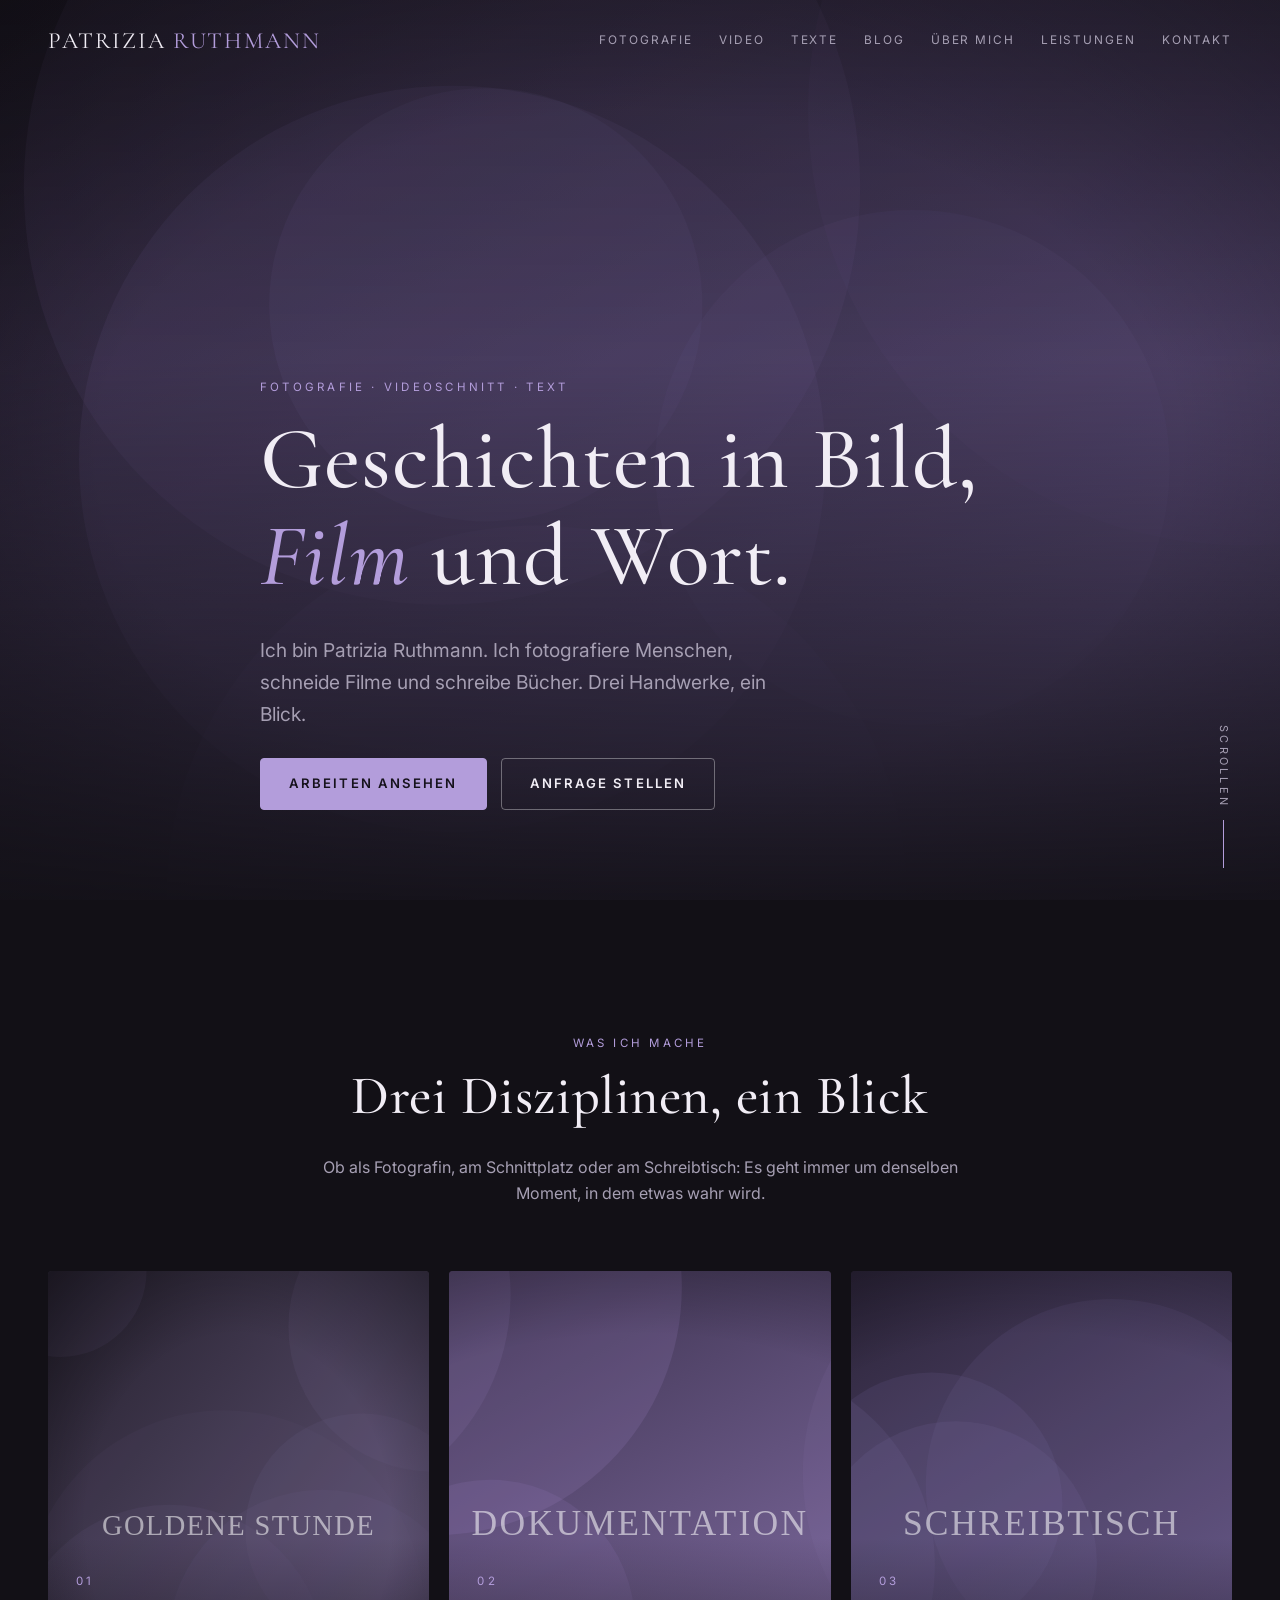
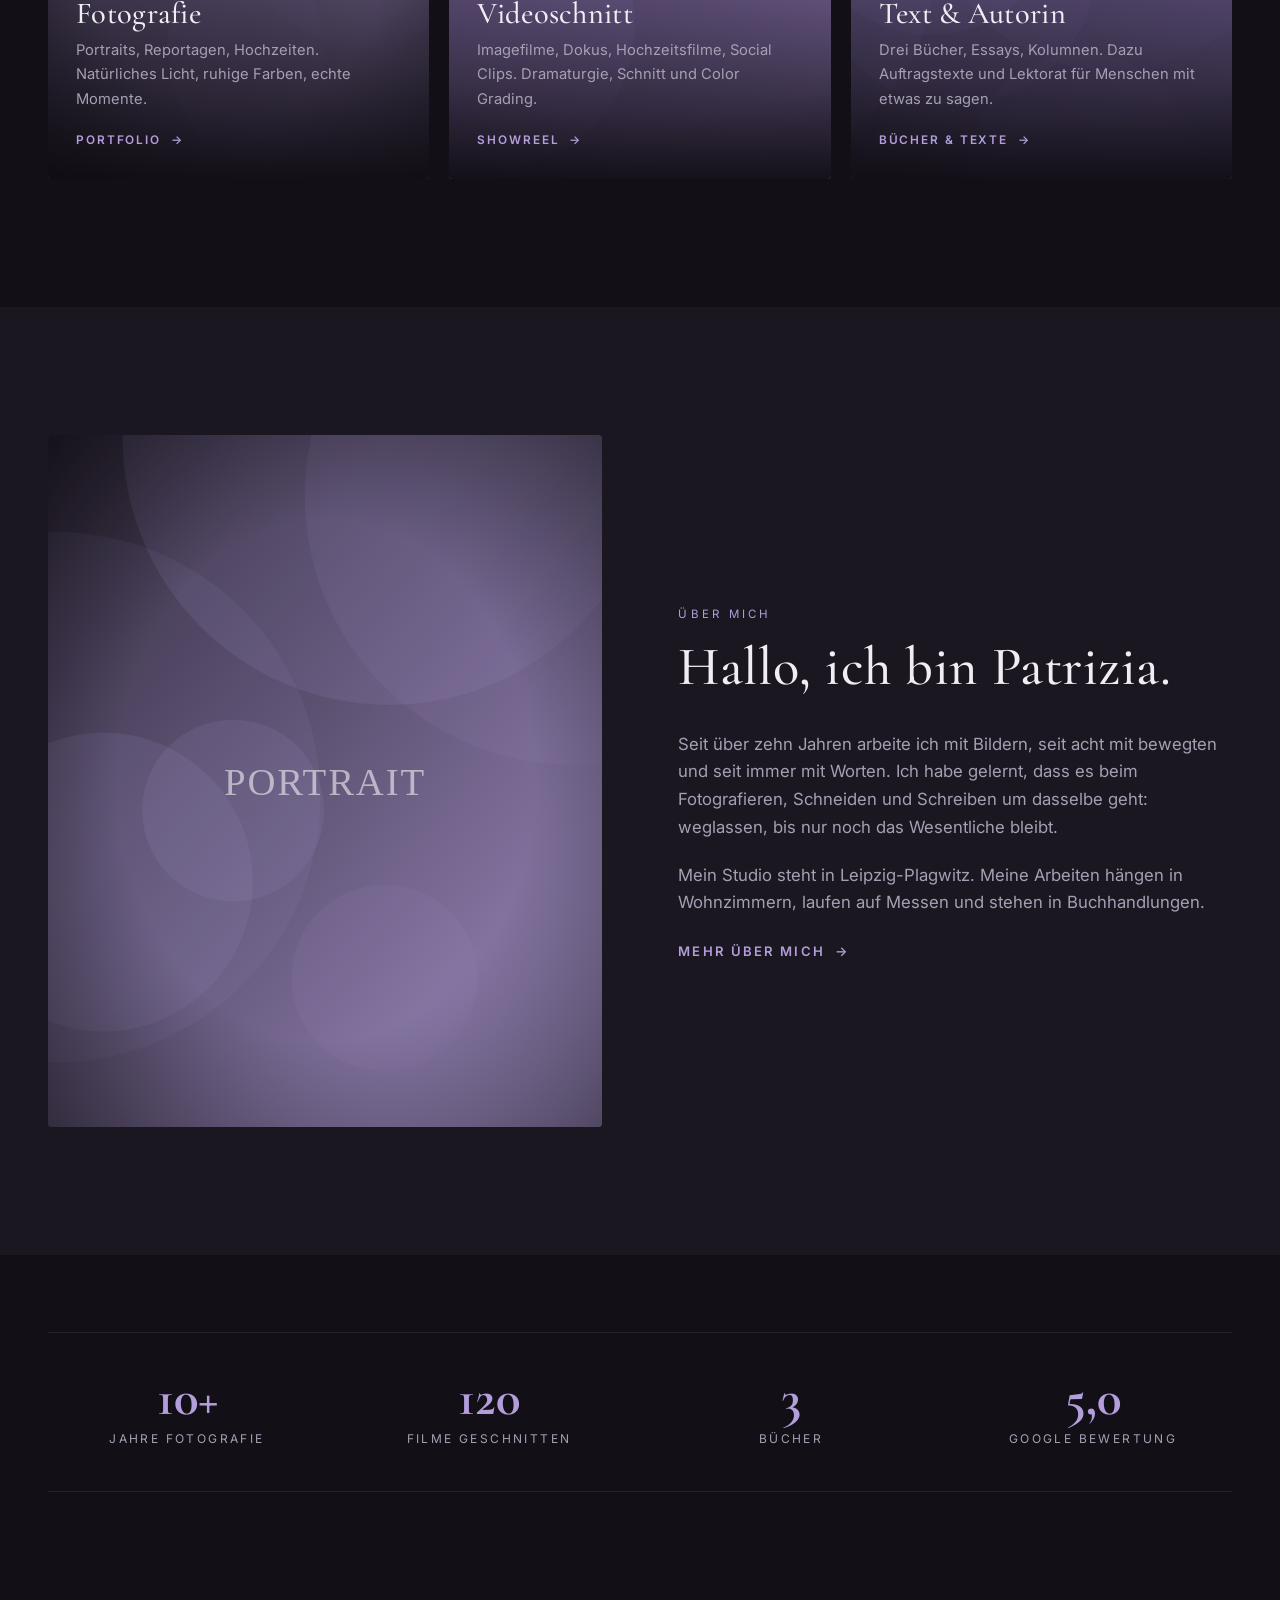
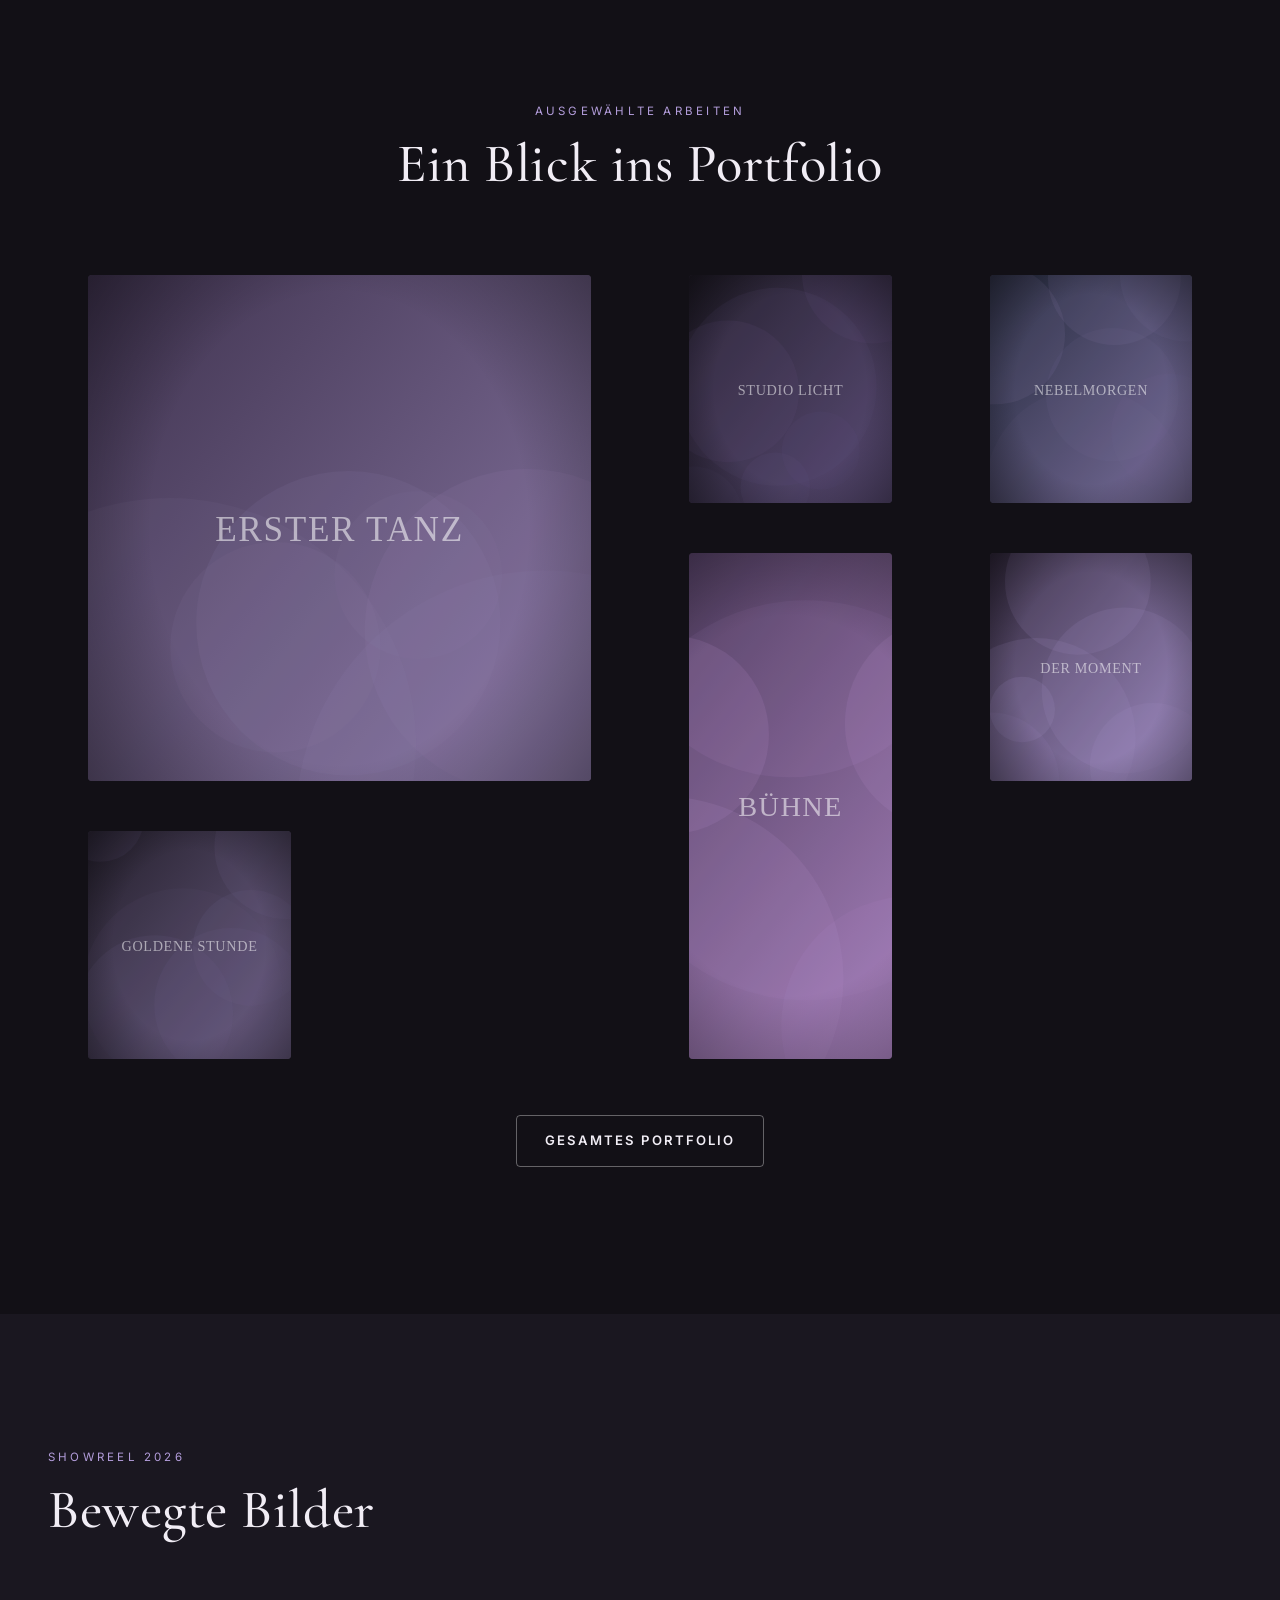
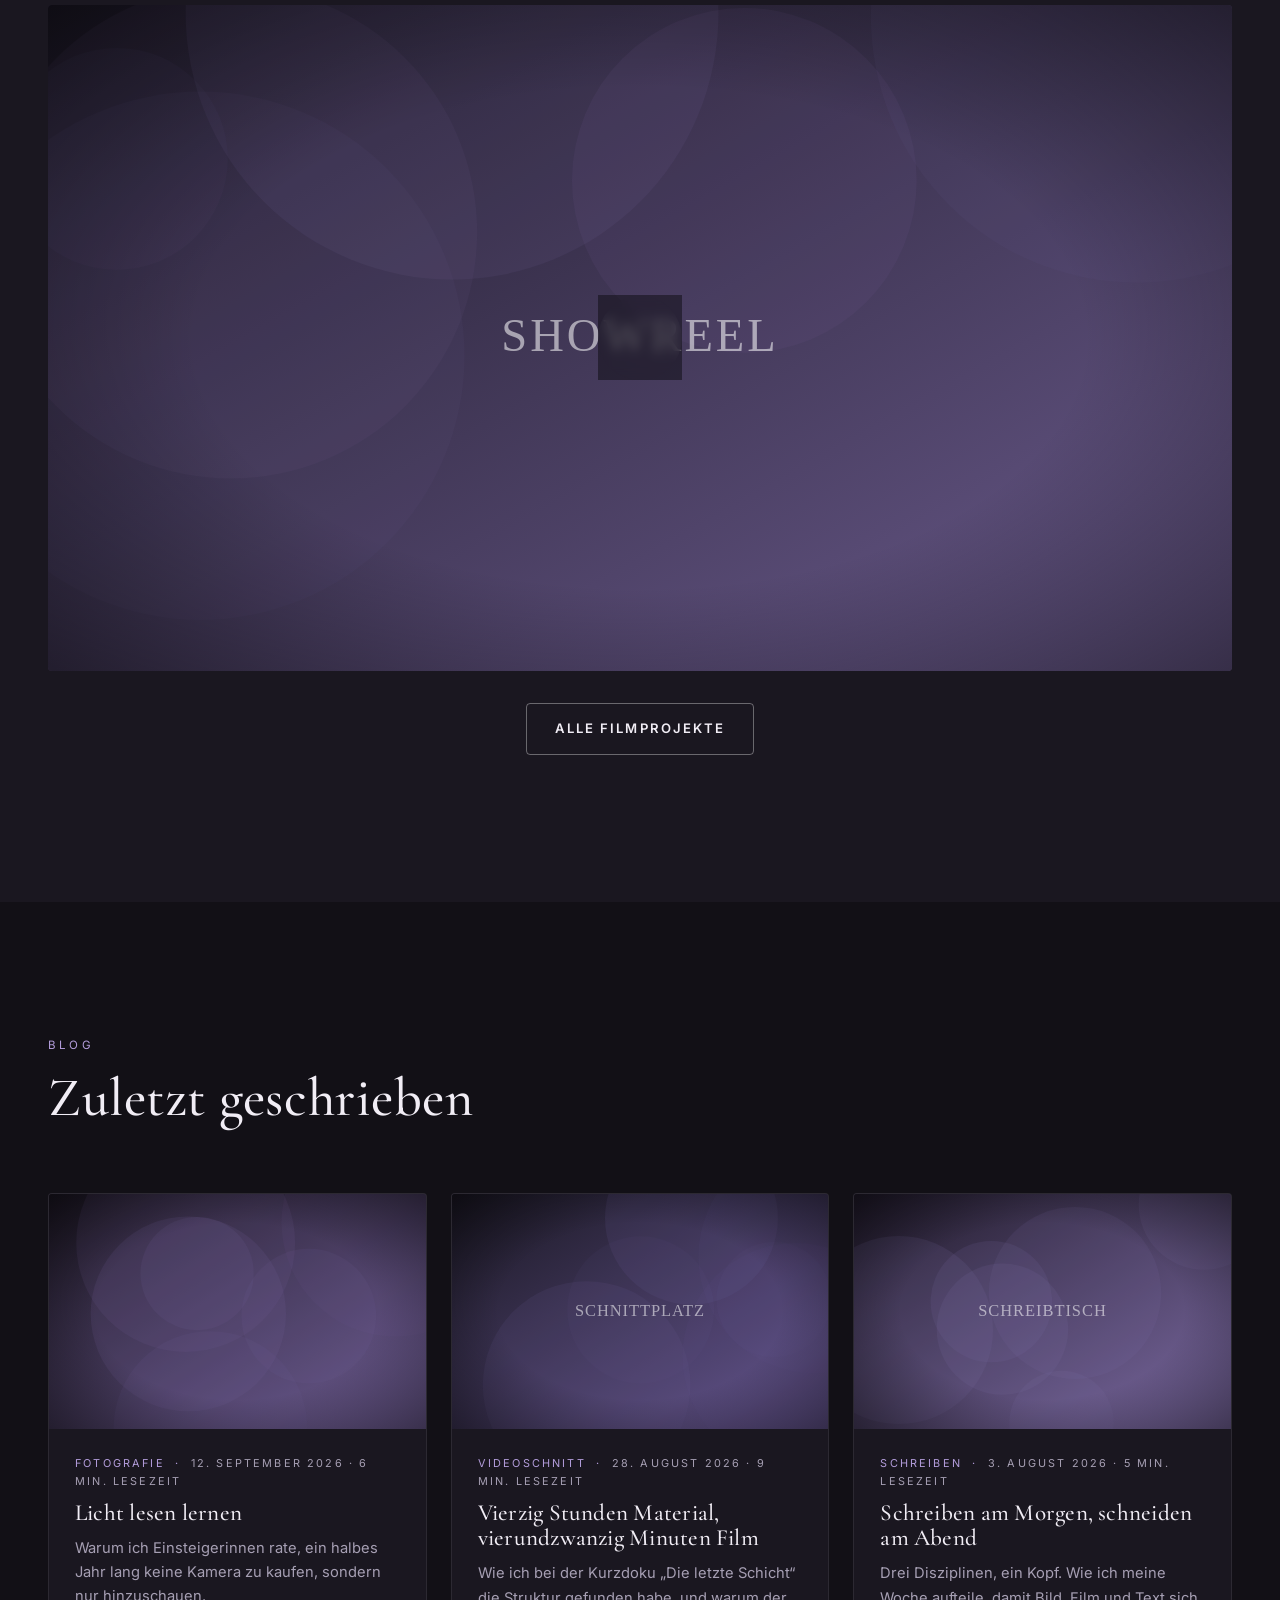
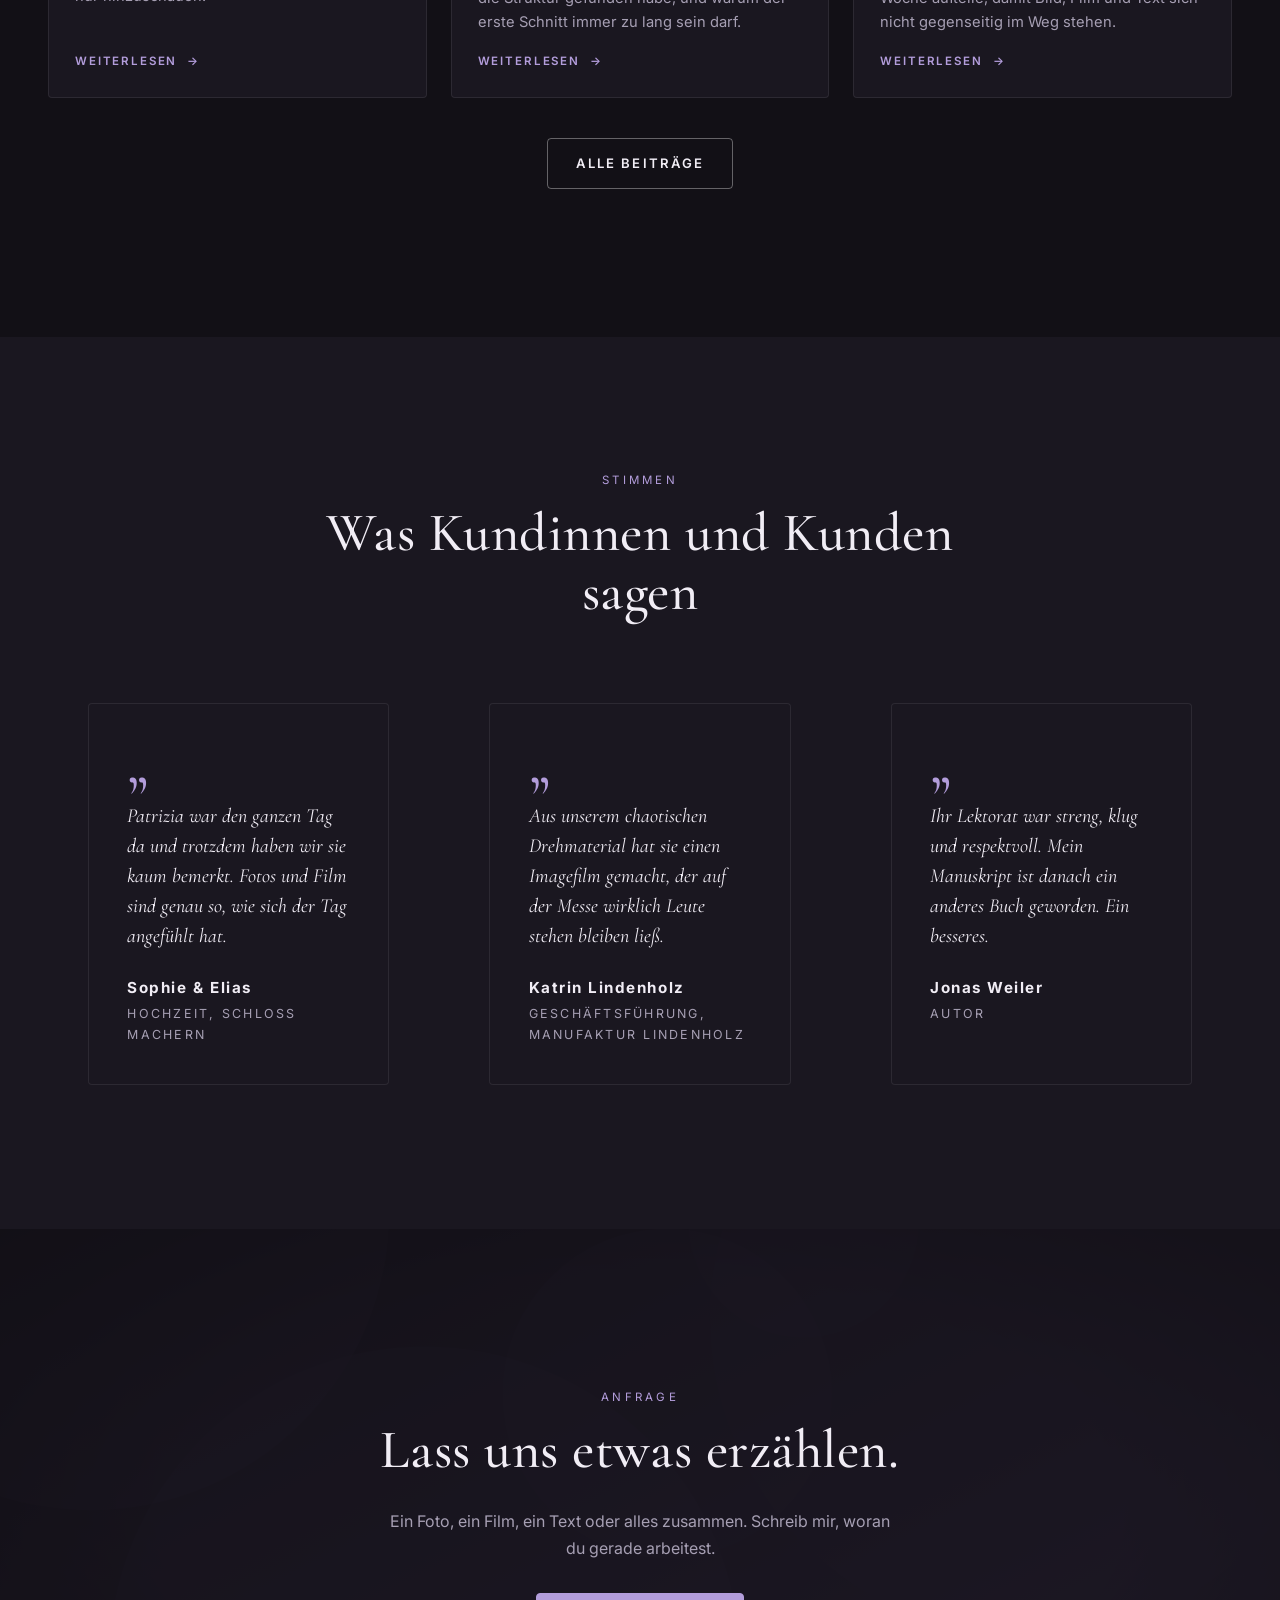
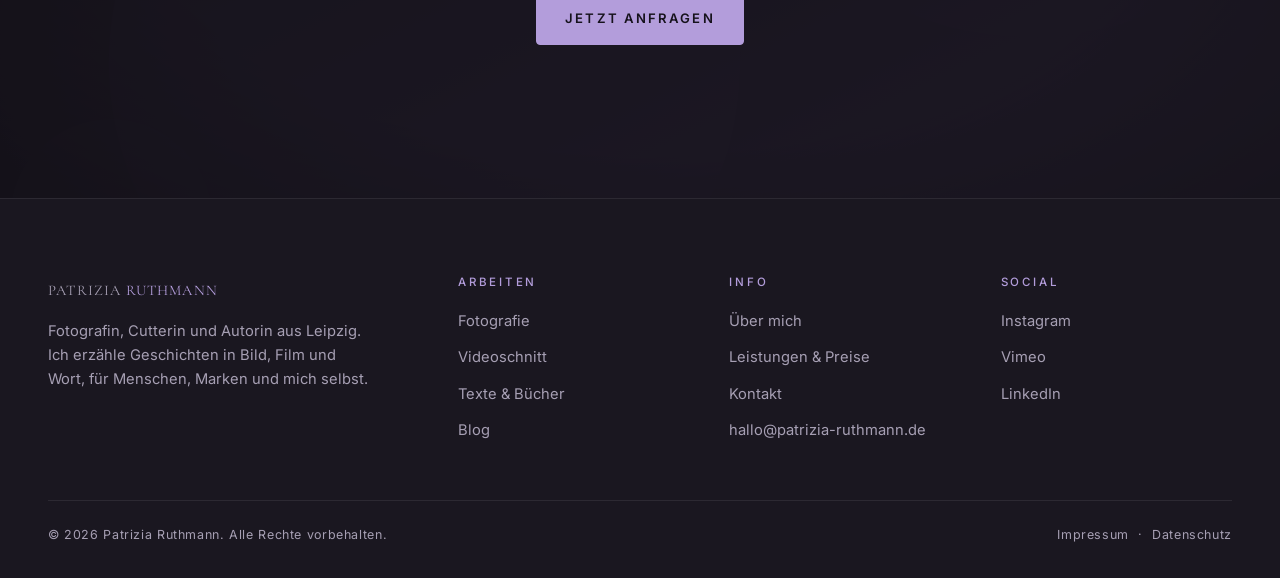
==== commit f11fdc38: "Website auf Patrizia Ruthmann umbauen: Fotografie, Videoschnitt, Texte und Blog Die Seite wird zur W" ====
--- a/index.html
+++ b/index.html
@@ -3,10 +3,10 @@
 <head>
   <meta charset="UTF-8">
   <meta name="viewport" content="width=device-width, initial-scale=1.0">
-  <title>Fotografin in Leipzig – Lena Hartmann Fotografie</title>
-  <meta name="description" content="Lena Hartmann – Hochzeits-, Portrait- und Eventfotografie in Leipzig und deutschlandweit. Ehrliche Bilder, die bleiben.">
-  <meta property="og:title" content="Fotografin in Leipzig – Lena Hartmann Fotografie">
-  <meta property="og:description" content="Lena Hartmann – Hochzeits-, Portrait- und Eventfotografie in Leipzig und deutschlandweit. Ehrliche Bilder, die bleiben.">
+  <title>Fotografie, Videoschnitt & Text aus Leipzig – Patrizia Ruthmann</title>
+  <meta name="description" content="Patrizia Ruthmann ist Fotografin, Cutterin und Autorin in Leipzig. Portraits, Reportagen, Hochzeiten, Videoschnitt und Texte, die bleiben.">
+  <meta property="og:title" content="Fotografie, Videoschnitt & Text aus Leipzig – Patrizia Ruthmann">
+  <meta property="og:description" content="Patrizia Ruthmann ist Fotografin, Cutterin und Autorin in Leipzig. Portraits, Reportagen, Hochzeiten, Videoschnitt und Texte, die bleiben.">
   <meta property="og:type" content="website">
   <meta property="og:image" content="assets/img/hero.svg">
   <meta name="theme-color" content="#121016">
@@ -20,11 +20,13 @@
   <a class="skip-link" href="#main">Zum Inhalt springen</a>
   <header class="site-header">
     <div class="container">
-      <a class="brand" href="index.html">Lena <span>Hartmann</span></a>
+      <a class="brand" href="index.html">Patrizia <span>Ruthmann</span></a>
       <button class="nav-toggle" aria-label="Menü öffnen" aria-expanded="false" aria-controls="nav"><span></span><span></span><span></span></button>
       <nav class="nav" id="nav" aria-label="Hauptnavigation">
-        <a href="index.html">Start</a>
-        <a href="portfolio.html">Portfolio</a>
+        <a href="fotografie.html">Fotografie</a>
+        <a href="video.html">Video</a>
+        <a href="texte.html">Texte</a>
+        <a href="blog.html">Blog</a>
         <a href="ueber-mich.html">Über mich</a>
         <a href="leistungen.html">Leistungen</a>
         <a href="kontakt.html">Kontakt</a>
@@ -34,13 +36,13 @@
   <main id="main">
 
     <section class="hero">
-      <div class="hero__media"><img src="assets/img/hero.svg" alt="Stimmungsvolles Hochzeitsfoto bei Abendlicht" fetchpriority="high"></div>
+      <div class="hero__media"><img src="assets/img/hero.svg" alt="Stimmungsvolle Aufnahme bei Abendlicht" fetchpriority="high"></div>
       <div class="container hero__content">
-        <span class="eyebrow">Fotografie · Leipzig</span>
-        <h1>Momente, die <em>bleiben</em>.</h1>
-        <p>Ich fotografiere Hochzeiten, Menschen und Ereignisse so, wie sie sich angefühlt haben: echt, nah und ohne Pose.</p>
+        <span class="eyebrow">Fotografie · Videoschnitt · Text</span>
+        <h1>Geschichten in Bild, <em>Film</em> und Wort.</h1>
+        <p>Ich bin Patrizia Ruthmann. Ich fotografiere Menschen, schneide Filme und schreibe Bücher. Drei Handwerke, ein Blick.</p>
         <div class="hero__actions">
-          <a class="btn" href="portfolio.html">Portfolio ansehen</a>
+          <a class="btn" href="fotografie.html">Arbeiten ansehen</a>
           <a class="btn btn--ghost" href="kontakt.html">Anfrage stellen</a>
         </div>
       </div>
@@ -48,15 +50,39 @@
     </section>
 
     <section class="section">
+      <div class="container">
+        <div class="section-head section-head--center reveal">
+          <span class="eyebrow">Was ich mache</span>
+          <h2>Drei Disziplinen, ein Blick</h2>
+          <p class="muted">Ob als Fotografin, am Schnittplatz oder am Schreibtisch: Es geht immer um denselben Moment, in dem etwas wahr wird.</p>
+        </div>
+        <div class="disciplines">
+          <a class="discipline reveal" href="fotografie.html">
+            <img src="assets/img/portfolio/portrait-02.svg" alt="" loading="lazy">
+            <div class="discipline__body"><span class="eyebrow">01</span><h3>Fotografie</h3><p>Portraits, Reportagen, Hochzeiten. Natürliches Licht, ruhige Farben, echte Momente.</p><span class="btn btn--link">Portfolio</span></div>
+          </a>
+          <a class="discipline reveal" href="video.html">
+            <img src="assets/img/video/doku.svg" alt="" loading="lazy">
+            <div class="discipline__body"><span class="eyebrow">02</span><h3>Videoschnitt</h3><p>Imagefilme, Dokus, Hochzeitsfilme, Social Clips. Dramaturgie, Schnitt und Color Grading.</p><span class="btn btn--link">Showreel</span></div>
+          </a>
+          <a class="discipline reveal" href="texte.html">
+            <img src="assets/img/schreibtisch.svg" alt="" loading="lazy">
+            <div class="discipline__body"><span class="eyebrow">03</span><h3>Text &amp; Autorin</h3><p>Drei Bücher, Essays, Kolumnen. Dazu Auftragstexte und Lektorat für Menschen mit etwas zu sagen.</p><span class="btn btn--link">Bücher &amp; Texte</span></div>
+          </a>
+        </div>
+      </div>
+    </section>
+
+    <section class="section" style="background:var(--bg-elev)">
       <div class="container split">
         <div class="split__media reveal">
-          <img src="assets/img/about.svg" alt="Fotografin Lena Hartmann mit Kamera" loading="lazy" width="1200" height="1500">
+          <img src="assets/img/about.svg" alt="Patrizia Ruthmann mit Kamera" loading="lazy" width="1200" height="1500">
         </div>
         <div class="split__text reveal">
           <span class="eyebrow">Über mich</span>
-          <h2>Hallo, ich bin Lena.</h2>
-          <p>Seit über zehn Jahren begleite ich Paare, Familien und Unternehmen mit der Kamera. Ich glaube, die besten Bilder entstehen, wenn niemand an die Kamera denkt. Deshalb arbeite ich leise, aufmerksam und mit viel Gespür für den richtigen Moment.</p>
-          <p>Mein Stil: natürliches Licht, ruhige Farben, zeitlose Bildsprache. Keine Filter, die in zwei Jahren peinlich sind.</p>
+          <h2>Hallo, ich bin Patrizia.</h2>
+          <p>Seit über zehn Jahren arbeite ich mit Bildern, seit acht mit bewegten und seit immer mit Worten. Ich habe gelernt, dass es beim Fotografieren, Schneiden und Schreiben um dasselbe geht: weglassen, bis nur noch das Wesentliche bleibt.</p>
+          <p>Mein Studio steht in Leipzig-Plagwitz. Meine Arbeiten hängen in Wohnzimmern, laufen auf Messen und stehen in Buchhandlungen.</p>
           <a class="btn btn--link" href="ueber-mich.html">Mehr über mich</a>
         </div>
       </div>
@@ -65,9 +91,9 @@
     <section class="section--tight">
       <div class="container">
         <div class="stats reveal">
-          <div class="stat"><strong>10+</strong><span>Jahre Erfahrung</span></div>
-          <div class="stat"><strong>240</strong><span>Hochzeiten</span></div>
-          <div class="stat"><strong>1.500+</strong><span>Portraits</span></div>
+          <div class="stat"><strong>10+</strong><span>Jahre Fotografie</span></div>
+          <div class="stat"><strong>120</strong><span>Filme geschnitten</span></div>
+          <div class="stat"><strong>3</strong><span>Bücher</span></div>
           <div class="stat"><strong>5,0</strong><span>Google Bewertung</span></div>
         </div>
       </div>
@@ -78,68 +104,90 @@
         <div class="section-head section-head--center reveal">
           <span class="eyebrow">Ausgewählte Arbeiten</span>
           <h2>Ein Blick ins Portfolio</h2>
-          <p class="muted">Eine kleine Auswahl aus Hochzeiten, Portraits, Landschaften und Events der letzten Saison.</p>
         </div>
         <div class="gallery gallery--home">
         <figure class="gallery__item reveal" data-cat="hochzeit">
-          <img src="assets/img/portfolio/hochzeit-01.svg" alt="Erster Tanz – Hochzeitfotografie von Lena Hartmann" loading="lazy" width="1200" height="1500">
+          <img src="assets/img/portfolio/hochzeit-01.svg" alt="Erster Tanz – Hochzeitfotografie von Patrizia Ruthmann" loading="lazy" width="1200" height="1500">
           <figcaption><span>Hochzeit</span><strong>Erster Tanz</strong></figcaption>
         </figure>
         <figure class="gallery__item reveal" data-cat="portrait">
-          <img src="assets/img/portfolio/portrait-01.svg" alt="Studio Licht – Portraitfotografie von Lena Hartmann" loading="lazy" width="1200" height="1500">
+          <img src="assets/img/portfolio/portrait-01.svg" alt="Studio Licht – Portraitfotografie von Patrizia Ruthmann" loading="lazy" width="1200" height="1500">
           <figcaption><span>Portrait</span><strong>Studio Licht</strong></figcaption>
         </figure>
         <figure class="gallery__item reveal" data-cat="landschaft">
-          <img src="assets/img/portfolio/landschaft-01.svg" alt="Nebelmorgen – Landschaftfotografie von Lena Hartmann" loading="lazy" width="1200" height="1500">
+          <img src="assets/img/portfolio/landschaft-01.svg" alt="Nebelmorgen – Landschaftfotografie von Patrizia Ruthmann" loading="lazy" width="1200" height="1500">
           <figcaption><span>Landschaft</span><strong>Nebelmorgen</strong></figcaption>
         </figure>
         <figure class="gallery__item reveal" data-cat="event">
-          <img src="assets/img/portfolio/event-01.svg" alt="Bühne – Eventfotografie von Lena Hartmann" loading="lazy" width="1200" height="1500">
-          <figcaption><span>Event</span><strong>Bühne</strong></figcaption>
+          <img src="assets/img/portfolio/event-01.svg" alt="Bühne – Reportagefotografie von Patrizia Ruthmann" loading="lazy" width="1200" height="1500">
+          <figcaption><span>Reportage</span><strong>Bühne</strong></figcaption>
         </figure>
         <figure class="gallery__item reveal" data-cat="hochzeit">
-          <img src="assets/img/portfolio/hochzeit-02.svg" alt="Der Moment – Hochzeitfotografie von Lena Hartmann" loading="lazy" width="1200" height="1500">
+          <img src="assets/img/portfolio/hochzeit-02.svg" alt="Der Moment – Hochzeitfotografie von Patrizia Ruthmann" loading="lazy" width="1200" height="1500">
           <figcaption><span>Hochzeit</span><strong>Der Moment</strong></figcaption>
         </figure>
         <figure class="gallery__item reveal" data-cat="portrait">
-          <img src="assets/img/portfolio/portrait-02.svg" alt="Goldene Stunde – Portraitfotografie von Lena Hartmann" loading="lazy" width="1200" height="1500">
+          <img src="assets/img/portfolio/portrait-02.svg" alt="Goldene Stunde – Portraitfotografie von Patrizia Ruthmann" loading="lazy" width="1200" height="1500">
           <figcaption><span>Portrait</span><strong>Goldene Stunde</strong></figcaption>
         </figure>
         </div>
-        <p style="text-align:center;margin-top:40px"><a class="btn btn--ghost" href="portfolio.html">Gesamtes Portfolio</a></p>
+        <p style="text-align:center;margin-top:40px"><a class="btn btn--ghost" href="fotografie.html">Gesamtes Portfolio</a></p>
       </div>
     </section>
 
     <section class="section" style="background:var(--bg-elev)">
       <div class="container">
         <div class="section-head reveal">
-          <span class="eyebrow">Leistungen</span>
-          <h2>Was ich für dich fotografiere</h2>
-        </div>
-        <div class="cards">
-          <article class="card reveal">
-            <div class="card__icon"><svg viewBox="0 0 24 24"><path d="M12 21s-7-4.5-7-10a4 4 0 0 1 7-2.6A4 4 0 0 1 19 11c0 5.5-7 10-7 10z"/></svg></div>
-            <h3>Hochzeiten</h3>
-            <p>Vom Getting Ready bis zur letzten Tanzrunde: eine ganze Geschichte in Bildern, unaufdringlich erzählt.</p>
-            <a class="btn btn--link" href="leistungen.html#hochzeit">Pakete ansehen</a>
-          </article>
-          <article class="card reveal">
-            <div class="card__icon"><svg viewBox="0 0 24 24"><circle cx="12" cy="8" r="4"/><path d="M4 21c0-4 3.6-7 8-7s8 3 8 7"/></svg></div>
-            <h3>Portraits</h3>
-            <p>Business, Familie, Paare oder einfach du. Im Studio oder draußen, immer mit Zeit und ohne Druck.</p>
-            <a class="btn btn--link" href="leistungen.html#portrait">Pakete ansehen</a>
-          </article>
-          <article class="card reveal">
-            <div class="card__icon"><svg viewBox="0 0 24 24"><rect x="3" y="6" width="18" height="13" rx="2"/><path d="M8 6l1.5-3h5L16 6"/><circle cx="12" cy="12.5" r="3.5"/></svg></div>
-            <h3>Events &amp; Business</h3>
-            <p>Firmenfeiern, Konferenzen, Konzerte und Reportagen. Schnelle Lieferung, klare Bildrechte.</p>
-            <a class="btn btn--link" href="leistungen.html#event">Pakete ansehen</a>
-          </article>
-        </div>
+          <span class="eyebrow">Showreel 2026</span>
+          <h2>Bewegte Bilder</h2>
+        </div>
+        <div class="showreel reveal" data-video="" data-title="Showreel 2026" data-subtitle="Schnitt & Color Grading · 1:30 Min.">
+          <img src="assets/img/video/showreel.svg" alt="Showreel 2026 abspielen" loading="lazy"><span class="play" aria-hidden="true"><svg viewBox="0 0 24 24"><path d="M8 5v14l11-7z"/></svg></span>
+        </div>
+        <p style="text-align:center;margin-top:32px"><a class="btn btn--ghost" href="video.html">Alle Filmprojekte</a></p>
       </div>
     </section>
 
     <section class="section">
+      <div class="container">
+        <div class="section-head reveal">
+          <span class="eyebrow">Blog</span>
+          <h2>Zuletzt geschrieben</h2>
+        </div>
+        <div class="posts">
+        <article class="post-card reveal">
+          <a class="post-card__media" href="blog/licht-lesen.html" tabindex="-1" aria-hidden="true"><img src="assets/img/hero.svg" alt="" loading="lazy" width="1600" height="1000"></a>
+          <div class="post-card__body">
+            <div class="post-card__meta">Fotografie &nbsp;·&nbsp; <span>12. September 2026 · 6 Min. Lesezeit</span></div>
+            <h3><a href="blog/licht-lesen.html">Licht lesen lernen</a></h3>
+            <p>Warum ich Einsteigerinnen rate, ein halbes Jahr lang keine Kamera zu kaufen, sondern nur hinzuschauen.</p>
+            <a class="btn btn--link" href="blog/licht-lesen.html">Weiterlesen</a>
+          </div>
+        </article>
+        <article class="post-card reveal">
+          <a class="post-card__media" href="blog/vierzig-stunden-material.html" tabindex="-1" aria-hidden="true"><img src="assets/img/schnittplatz.svg" alt="" loading="lazy" width="1600" height="1000"></a>
+          <div class="post-card__body">
+            <div class="post-card__meta">Videoschnitt &nbsp;·&nbsp; <span>28. August 2026 · 9 Min. Lesezeit</span></div>
+            <h3><a href="blog/vierzig-stunden-material.html">Vierzig Stunden Material, vierundzwanzig Minuten Film</a></h3>
+            <p>Wie ich bei der Kurzdoku „Die letzte Schicht“ die Struktur gefunden habe, und warum der erste Schnitt immer zu lang sein darf.</p>
+            <a class="btn btn--link" href="blog/vierzig-stunden-material.html">Weiterlesen</a>
+          </div>
+        </article>
+        <article class="post-card reveal">
+          <a class="post-card__media" href="blog/schreiben-am-morgen.html" tabindex="-1" aria-hidden="true"><img src="assets/img/schreibtisch.svg" alt="" loading="lazy" width="1600" height="1000"></a>
+          <div class="post-card__body">
+            <div class="post-card__meta">Schreiben &nbsp;·&nbsp; <span>3. August 2026 · 5 Min. Lesezeit</span></div>
+            <h3><a href="blog/schreiben-am-morgen.html">Schreiben am Morgen, schneiden am Abend</a></h3>
+            <p>Drei Disziplinen, ein Kopf. Wie ich meine Woche aufteile, damit Bild, Film und Text sich nicht gegenseitig im Weg stehen.</p>
+            <a class="btn btn--link" href="blog/schreiben-am-morgen.html">Weiterlesen</a>
+          </div>
+        </article>
+        </div>
+        <p style="text-align:center;margin-top:40px"><a class="btn btn--ghost" href="blog.html">Alle Beiträge</a></p>
+      </div>
+    </section>
+
+    <section class="section" style="background:var(--bg-elev)">
       <div class="container">
         <div class="section-head section-head--center reveal">
           <span class="eyebrow">Stimmen</span>
@@ -148,18 +196,18 @@
         <div class="testimonials">
           <blockquote class="quote reveal">
             <div class="quote__mark">„</div>
-            <p>Lena war den ganzen Tag da und trotzdem haben wir sie kaum bemerkt. Die Bilder sind genau so, wie sich der Tag angefühlt hat.</p>
-            <footer><strong>Marie &amp; Jonas</strong>Hochzeit, Schloss Machern</footer>
+            <p>Patrizia war den ganzen Tag da und trotzdem haben wir sie kaum bemerkt. Fotos und Film sind genau so, wie sich der Tag angefühlt hat.</p>
+            <footer><strong>Sophie &amp; Elias</strong>Hochzeit, Schloss Machern</footer>
           </blockquote>
           <blockquote class="quote reveal">
             <div class="quote__mark">„</div>
-            <p>Endlich Business-Portraits, auf denen ich aussehe wie ich selbst. Entspannte Atmosphäre, tolle Beratung, super schnelle Lieferung.</p>
-            <footer><strong>Dr. Aylin Kaya</strong>Rechtsanwältin</footer>
+            <p>Aus unserem chaotischen Drehmaterial hat sie einen Imagefilm gemacht, der auf der Messe wirklich Leute stehen bleiben ließ.</p>
+            <footer><strong>Katrin Lindenholz</strong>Geschäftsführung, Manufaktur Lindenholz</footer>
           </blockquote>
           <blockquote class="quote reveal">
             <div class="quote__mark">„</div>
-            <p>Unsere Jubiläumsfeier mit 300 Gästen: Lena hat jeden wichtigen Moment und dazu die kleinen Details eingefangen. Absolut professionell.</p>
-            <footer><strong>Tobias Reuter</strong>Marketingleitung, Novalis GmbH</footer>
+            <p>Ihr Lektorat war streng, klug und respektvoll. Mein Manuskript ist danach ein anderes Buch geworden. Ein besseres.</p>
+            <footer><strong>Jonas Weiler</strong>Autor</footer>
           </blockquote>
         </div>
       </div>
@@ -169,16 +217,17 @@
       <div class="cta__bg"><img src="assets/img/cta.svg" alt="" aria-hidden="true"></div>
       <div class="container reveal">
         <span class="eyebrow">Anfrage</span>
-        <h2>Lass uns eure Geschichte erzählen.</h2>
-        <p>Termine für die Saison 2027 sind bereits gut gebucht. Schreib mir früh, damit dein Wunschdatum frei bleibt.</p>
+        <h2>Lass uns etwas erzählen.</h2>
+        <p>Ein Foto, ein Film, ein Text oder alles zusammen. Schreib mir, woran du gerade arbeitest.</p>
         <a class="btn" href="kontakt.html">Jetzt anfragen</a>
       </div>
     </section>
-  <div class="lightbox" role="dialog" aria-modal="true" aria-label="Bildansicht" aria-hidden="true">
+  <div class="lightbox" role="dialog" aria-modal="true" aria-label="Medienansicht" aria-hidden="true">
     <span class="lightbox__counter"></span>
     <button class="lightbox__btn lightbox__close" aria-label="Schließen"><svg viewBox="0 0 24 24"><path d="M6 6l12 12M18 6L6 18"/></svg></button>
     <button class="lightbox__btn lightbox__prev" aria-label="Vorheriges Bild"><svg viewBox="0 0 24 24"><path d="M15 5l-7 7 7 7"/></svg></button>
     <img class="lightbox__img" src="" alt="">
+    <div class="lightbox__video"></div>
     <button class="lightbox__btn lightbox__next" aria-label="Nächstes Bild"><svg viewBox="0 0 24 24"><path d="M9 5l7 7-7 7"/></svg></button>
     <div class="lightbox__caption"></div>
   </div>
@@ -187,37 +236,38 @@
     <div class="container">
       <div class="footer-grid">
         <div>
-          <a class="brand" href="index.html">Lena <span>Hartmann</span></a>
-          <p style="margin-top:16px">Hochzeits-, Portrait- und Eventfotografie mit Blick für echte Momente. Im Studio in Leipzig und überall dort, wo eure Geschichte spielt.</p>
-        </div>
-        <div>
-          <h4>Navigation</h4>
+          <a class="brand" href="index.html">Patrizia <span>Ruthmann</span></a>
+          <p style="margin-top:16px">Fotografin, Cutterin und Autorin aus Leipzig. Ich erzähle Geschichten in Bild, Film und Wort, für Menschen, Marken und mich selbst.</p>
+        </div>
+        <div>
+          <h4>Arbeiten</h4>
           <ul>
-            <li><a href="portfolio.html">Portfolio</a></li>
+            <li><a href="fotografie.html">Fotografie</a></li>
+            <li><a href="video.html">Videoschnitt</a></li>
+            <li><a href="texte.html">Texte &amp; Bücher</a></li>
+            <li><a href="blog.html">Blog</a></li>
+          </ul>
+        </div>
+        <div>
+          <h4>Info</h4>
+          <ul>
             <li><a href="ueber-mich.html">Über mich</a></li>
             <li><a href="leistungen.html">Leistungen &amp; Preise</a></li>
             <li><a href="kontakt.html">Kontakt</a></li>
-          </ul>
-        </div>
-        <div>
-          <h4>Kontakt</h4>
-          <ul>
-            <li><a href="mailto:hallo@lenahartmann-fotografie.de">hallo@lenahartmann-fotografie.de</a></li>
-            <li><a href="tel:+493411234567">+49 341 123 45 67</a></li>
-            <li><a href="https://maps.google.com/?q=Karl-Heine-Straße+12,+04229+Leipzig" target="_blank" rel="noopener">Karl-Heine-Straße 12<br>04229 Leipzig</a></li>
+            <li><a href="mailto:hallo@patrizia-ruthmann.de">hallo@patrizia-ruthmann.de</a></li>
           </ul>
         </div>
         <div>
           <h4>Social</h4>
           <ul>
             <li><a href="https://instagram.com" target="_blank" rel="noopener">Instagram</a></li>
-            <li><a href="https://pinterest.com" target="_blank" rel="noopener">Pinterest</a></li>
-            <li><a href="https://facebook.com" target="_blank" rel="noopener">Facebook</a></li>
+            <li><a href="https://vimeo.com" target="_blank" rel="noopener">Vimeo</a></li>
+            <li><a href="https://linkedin.com" target="_blank" rel="noopener">LinkedIn</a></li>
           </ul>
         </div>
       </div>
       <div class="footer-bottom">
-        <span>© <span data-year>2026</span> Lena Hartmann Fotografie. Alle Rechte vorbehalten.</span>
+        <span>© <span data-year>2026</span> Patrizia Ruthmann. Alle Rechte vorbehalten.</span>
         <span><a href="impressum.html">Impressum</a> &nbsp;·&nbsp; <a href="datenschutz.html">Datenschutz</a></span>
       </div>
     </div>
--- a/css/style.css
+++ b/css/style.css
@@ -1,5 +1,5 @@
 /* =========================================================
-   Lena Hartmann Fotografie – Stylesheet
+   Patrizia Ruthmann – Fotografie · Video · Text – Stylesheet
    ========================================================= */
 
 :root {
@@ -86,21 +86,23 @@
   padding: 22px 0;
   transition: background .4s var(--ease), padding .4s var(--ease), box-shadow .4s var(--ease);
 }
-.site-header.is-scrolled {
+.site-header::before {
+  content: ""; position: absolute; inset: 0; z-index: -1;
   background: rgba(18, 16, 22, 0.85);
   backdrop-filter: blur(14px);
   -webkit-backdrop-filter: blur(14px);
-  padding: 14px 0;
-  box-shadow: 0 1px 0 var(--line);
-}
+  opacity: 0; transition: opacity .4s var(--ease);
+}
+.site-header.is-scrolled { padding: 14px 0; box-shadow: 0 1px 0 var(--line); }
+.site-header.is-scrolled::before { opacity: 1; }
 .site-header .container { display: flex; align-items: center; justify-content: space-between; }
 .brand { font-family: var(--font-serif); font-size: 1.45rem; letter-spacing: 0.08em; text-transform: uppercase; }
 .brand span { color: var(--accent); }
 
-.nav { display: flex; gap: 34px; align-items: center; }
+.nav { display: flex; gap: 26px; align-items: center; }
 .nav a {
   position: relative;
-  font-size: 0.78rem; letter-spacing: 0.2em; text-transform: uppercase;
+  font-size: 0.74rem; letter-spacing: 0.16em; text-transform: uppercase;
   color: var(--text-muted);
   transition: color .3s;
 }
@@ -131,7 +133,7 @@
 .nav-toggle[aria-expanded="true"] span:nth-child(2) { opacity: 0; }
 .nav-toggle[aria-expanded="true"] span:nth-child(3) { top: 21px; transform: rotate(-45deg); }
 
-@media (max-width: 860px) {
+@media (max-width: 1080px) {
   .nav-toggle { display: block; }
   .nav {
     position: fixed; inset: 0;
@@ -419,3 +421,113 @@
 .skip-link { position: absolute; left: -9999px; top: 8px; background: var(--accent); color: #16121c; padding: 10px 16px; z-index: 999; border-radius: var(--radius); }
 .skip-link:focus { left: 8px; }
 :focus-visible { outline: 2px solid var(--accent); outline-offset: 3px; }
+
+/* ---------- Disziplinen (Startseite) ---------- */
+.disciplines { display: grid; grid-template-columns: repeat(3, 1fr); gap: 20px; }
+.discipline { position: relative; display: block; overflow: hidden; border-radius: var(--radius); aspect-ratio: 3 / 4; background: var(--bg-soft); }
+.discipline img { width: 100%; height: 100%; object-fit: cover; transition: transform .9s var(--ease); }
+.discipline:hover img { transform: scale(1.05); }
+.discipline__body { position: absolute; inset: auto 0 0; padding: 28px; background: linear-gradient(180deg, transparent, rgba(12,10,15,.9)); }
+.discipline__body .eyebrow { margin-bottom: 6px; }
+.discipline__body h3 { margin-bottom: 8px; }
+.discipline__body p { color: var(--text-muted); font-size: .92rem; margin-bottom: 14px; }
+.discipline__body .btn--link { font-size: .74rem; }
+@media (max-width: 860px) { .disciplines { grid-template-columns: 1fr; } .discipline { aspect-ratio: 16 / 10; } }
+
+/* ---------- Video ---------- */
+.showreel { position: relative; border-radius: var(--radius); overflow: hidden; aspect-ratio: 16 / 9; background: var(--bg-soft); cursor: pointer; }
+.showreel img, .showreel video { width: 100%; height: 100%; object-fit: cover; }
+.play {
+  position: absolute; top: 50%; left: 50%; transform: translate(-50%, -50%);
+  width: 84px; height: 84px; border-radius: 50%;
+  background: rgba(18,16,22,.55); border: 1px solid rgba(255,255,255,.35);
+  backdrop-filter: blur(6px); display: grid; place-items: center;
+  transition: transform .4s var(--ease), background .3s;
+}
+.play svg { width: 28px; height: 28px; fill: var(--text); margin-left: 4px; }
+.showreel:hover .play, .video-card:hover .play { transform: translate(-50%, -50%) scale(1.08); background: var(--accent); }
+.showreel:hover .play svg, .video-card:hover .play svg { fill: #16121c; }
+.video-grid { display: grid; grid-template-columns: repeat(2, 1fr); gap: 24px; }
+.video-card { cursor: pointer; }
+.video-card__media { position: relative; overflow: hidden; border-radius: var(--radius); aspect-ratio: 16 / 9; background: var(--bg-soft); }
+.video-card__media img { width: 100%; height: 100%; object-fit: cover; transition: transform .8s var(--ease); }
+.video-card:hover .video-card__media img { transform: scale(1.04); }
+.video-card .play { width: 60px; height: 60px; }
+.video-card .play svg { width: 20px; height: 20px; }
+.video-card__meta { display: flex; justify-content: space-between; gap: 12px; margin: 16px 0 4px; font-size: .7rem; letter-spacing: .2em; text-transform: uppercase; color: var(--accent); }
+.video-card h3 { font-size: 1.5rem; margin-bottom: .3em; }
+.video-card p { color: var(--text-muted); font-size: .93rem; }
+.video-card__tags { display: flex; flex-wrap: wrap; gap: 8px; }
+.tag { font-size: .68rem; letter-spacing: .12em; text-transform: uppercase; padding: 5px 10px; border: 1px solid var(--line); border-radius: 20px; color: var(--text-muted); }
+@media (max-width: 760px) { .video-grid { grid-template-columns: 1fr; } }
+.lightbox__video { width: min(92vw, 1400px); aspect-ratio: 16 / 9; background: #000; border-radius: var(--radius); box-shadow: 0 30px 80px rgba(0,0,0,.6); display: none; }
+.lightbox__video iframe, .lightbox__video video { width: 100%; height: 100%; border: 0; display: block; }
+.lightbox--video .lightbox__img { display: none; }
+.lightbox--video .lightbox__video { display: block; }
+.lightbox--video .lightbox__prev, .lightbox--video .lightbox__next, .lightbox--video .lightbox__counter { display: none; }
+
+/* ---------- Bücher / Autorin ---------- */
+.books { display: grid; grid-template-columns: repeat(3, 1fr); gap: 28px; }
+.book { display: grid; gap: 18px; }
+.book__cover { aspect-ratio: 2 / 3; overflow: hidden; border-radius: 3px; box-shadow: 14px 14px 40px rgba(0,0,0,.45); position: relative; }
+.book__cover::after { content: ""; position: absolute; inset: 0 auto 0 0; width: 10px; background: linear-gradient(90deg, rgba(0,0,0,.35), transparent); }
+.book__cover img { width: 100%; height: 100%; object-fit: cover; transition: transform .8s var(--ease); }
+.book:hover .book__cover img { transform: scale(1.03); }
+.book__meta { font-size: .7rem; letter-spacing: .2em; text-transform: uppercase; color: var(--accent); }
+.book h3 { font-size: 1.6rem; margin: 4px 0 6px; }
+.book p { color: var(--text-muted); font-size: .93rem; }
+@media (max-width: 860px) { .books { grid-template-columns: 1fr; max-width: 420px; } }
+.publications { list-style: none; padding: 0; margin: 0; border-top: 1px solid var(--line); }
+.publications li { display: grid; grid-template-columns: 110px 1fr auto; gap: 24px; align-items: baseline; padding: 20px 0; border-bottom: 1px solid var(--line); }
+.publications .year { font-family: var(--font-serif); font-size: 1.3rem; color: var(--accent); }
+.publications strong { font-weight: 500; display: block; font-family: var(--font-serif); font-size: 1.25rem; }
+.publications span { color: var(--text-muted); font-size: .9rem; }
+.publications .kind { font-size: .68rem; letter-spacing: .2em; text-transform: uppercase; color: var(--text-muted); }
+@media (max-width: 640px) { .publications li { grid-template-columns: 1fr; gap: 6px; } }
+.excerpt { max-width: 720px; margin-inline: auto; text-align: center; }
+.excerpt p { font-family: var(--font-serif); font-size: clamp(1.25rem, 2.2vw, 1.6rem); line-height: 1.55; font-style: italic; }
+.excerpt footer { font-size: .74rem; letter-spacing: .22em; text-transform: uppercase; color: var(--text-muted); margin-top: 20px; }
+
+/* ---------- Blog ---------- */
+.posts { display: grid; grid-template-columns: repeat(3, 1fr); gap: 24px; }
+.post-card { display: flex; flex-direction: column; background: var(--bg-elev); border: 1px solid var(--line); border-radius: var(--radius); overflow: hidden; transition: transform .4s var(--ease), border-color .4s; }
+.post-card.is-hidden { display: none; }
+.post-card:hover { transform: translateY(-6px); border-color: rgba(179,157,219,0.5); }
+.post-card__media { aspect-ratio: 16 / 10; overflow: hidden; }
+.post-card__media img { width: 100%; height: 100%; object-fit: cover; transition: transform .8s var(--ease); }
+.post-card:hover .post-card__media img { transform: scale(1.04); }
+.post-card__body { padding: 26px; display: flex; flex-direction: column; flex: 1; }
+.post-card__meta { font-size: .68rem; letter-spacing: .2em; text-transform: uppercase; color: var(--accent); margin-bottom: 10px; }
+.post-card__meta span { color: var(--text-muted); }
+.post-card h3 { font-size: 1.45rem; margin-bottom: .4em; }
+.post-card p { color: var(--text-muted); font-size: .92rem; flex: 1; }
+.post-card .btn--link { font-size: .72rem; }
+.post-card--featured { grid-column: 1 / -1; display: grid; grid-template-columns: 1.3fr 1fr; }
+.post-card--featured .post-card__media { aspect-ratio: auto; min-height: 320px; }
+.post-card--featured h3 { font-size: 2.2rem; }
+.post-card--featured .post-card__body { padding: clamp(28px, 4vw, 56px); justify-content: center; }
+@media (max-width: 960px) { .posts { grid-template-columns: 1fr 1fr; } .post-card--featured { grid-template-columns: 1fr; } .post-card--featured .post-card__media { aspect-ratio: 16 / 10; min-height: 0; } }
+@media (max-width: 600px) { .posts { grid-template-columns: 1fr; } }
+
+.article { max-width: 720px; margin-inline: auto; }
+.article__hero { max-width: 1000px; margin: 0 auto clamp(32px, 5vw, 56px); border-radius: var(--radius); overflow: hidden; aspect-ratio: 16 / 8; }
+.article__hero img { width: 100%; height: 100%; object-fit: cover; }
+.article p { font-size: 1.08rem; color: #d8d3e0; }
+.article__body > p:first-of-type::first-letter { font-family: var(--font-serif); font-size: 3.6em; float: left; line-height: .8; padding: 6px 10px 0 0; color: var(--accent); }
+.article h2 { font-size: 1.9rem; margin-top: 1.8em; }
+.article blockquote { margin: 2em 0; padding-left: 24px; border-left: 2px solid var(--accent); font-family: var(--font-serif); font-size: 1.4rem; font-style: italic; }
+.article figure { margin: 2.2em 0; }
+.article figure img { border-radius: var(--radius); }
+.article figcaption { font-size: .8rem; color: var(--text-muted); margin-top: 10px; letter-spacing: .05em; }
+.article__footer { margin-top: 48px; padding-top: 28px; border-top: 1px solid var(--line); display: flex; flex-wrap: wrap; justify-content: space-between; gap: 16px; align-items: center; }
+.article__tags { display: flex; flex-wrap: wrap; gap: 8px; }
+.author-box { display: grid; grid-template-columns: 96px 1fr; gap: 24px; align-items: center; margin-top: 56px; padding: 28px; background: var(--bg-elev); border: 1px solid var(--line); border-radius: var(--radius); }
+.author-box img { width: 96px; height: 96px; border-radius: 50%; object-fit: cover; }
+.author-box strong { font-family: var(--font-serif); font-size: 1.3rem; font-weight: 500; display: block; }
+.author-box p { color: var(--text-muted); font-size: .92rem; margin: 6px 0 0; }
+@media (max-width: 520px) { .author-box { grid-template-columns: 1fr; } }
+.newsletter { max-width: 560px; margin-inline: auto; text-align: center; }
+.newsletter form { display: flex; gap: 10px; margin-top: 24px; }
+.newsletter input { flex: 1; background: var(--bg-elev); border: 1px solid var(--line); border-radius: var(--radius); padding: 14px 16px; color: var(--text); font: inherit; }
+.newsletter input:focus { outline: none; border-color: var(--accent); }
+@media (max-width: 520px) { .newsletter form { flex-direction: column; } }
